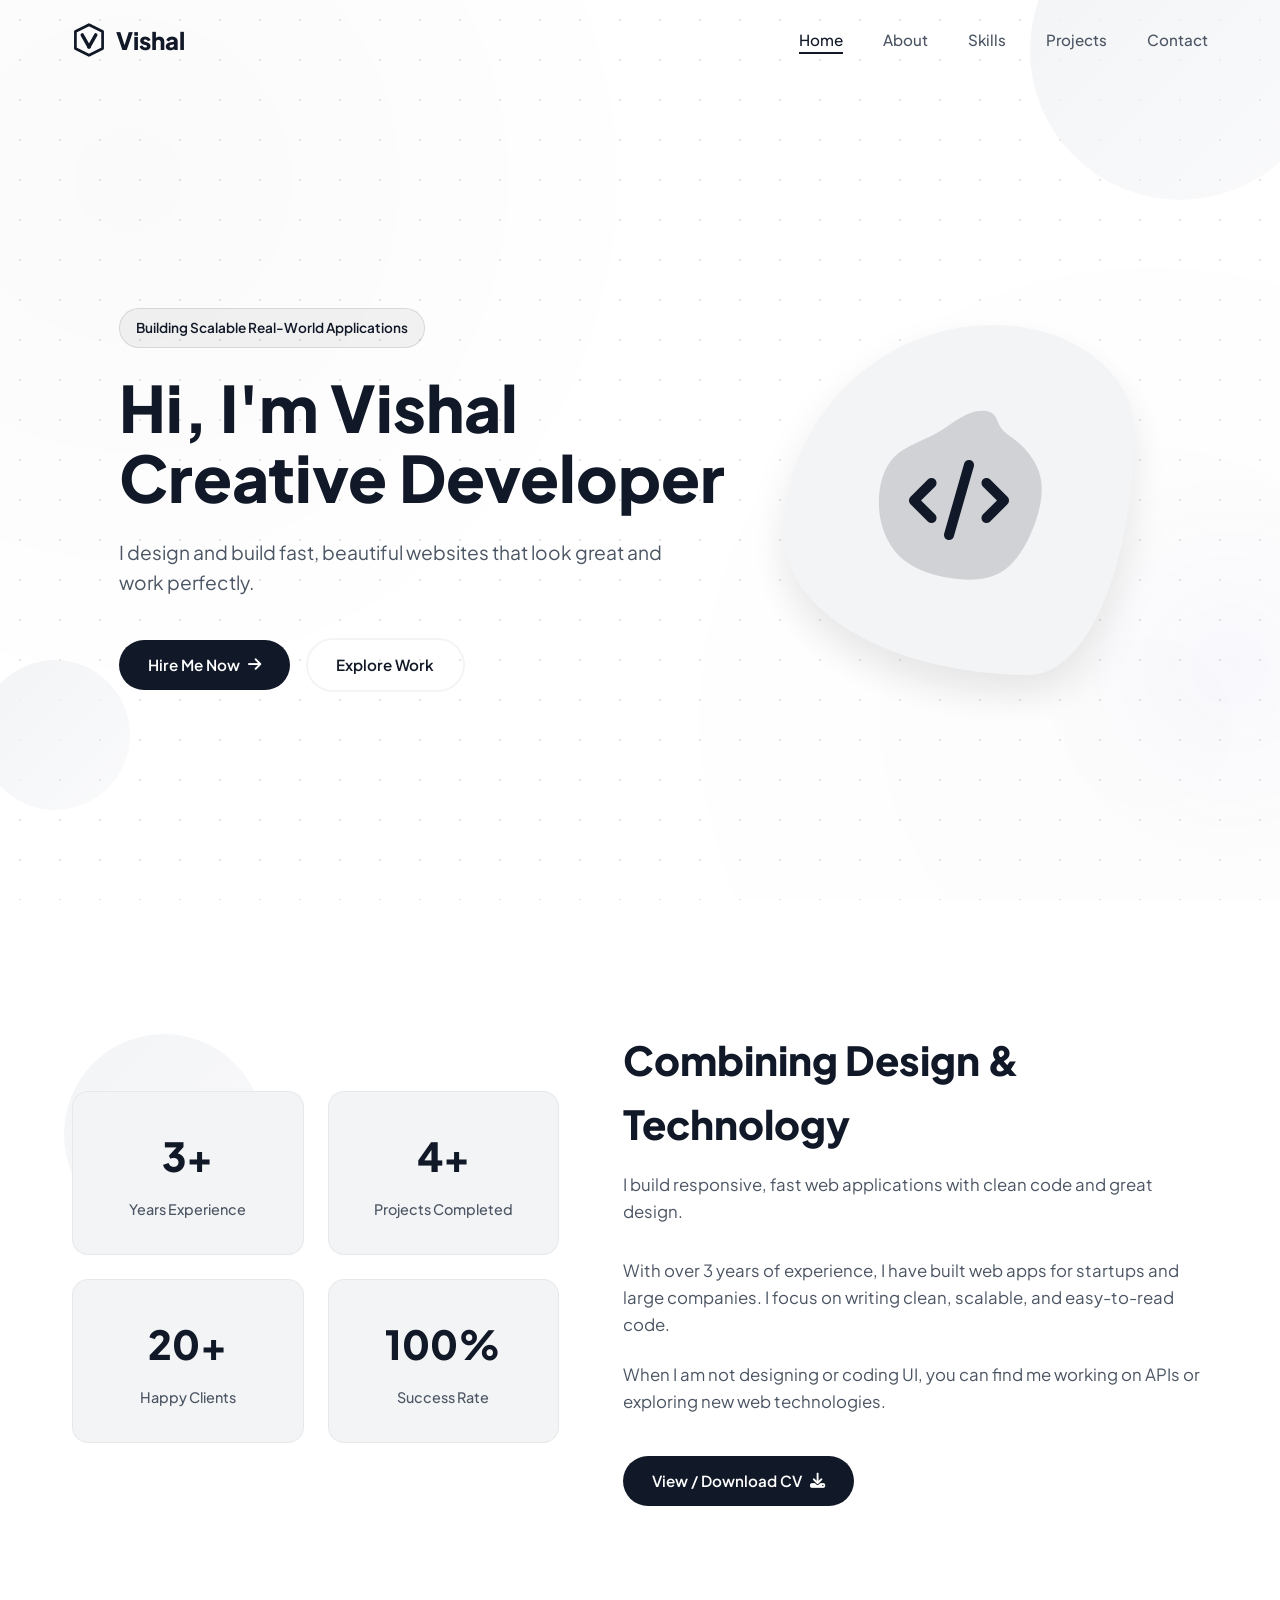
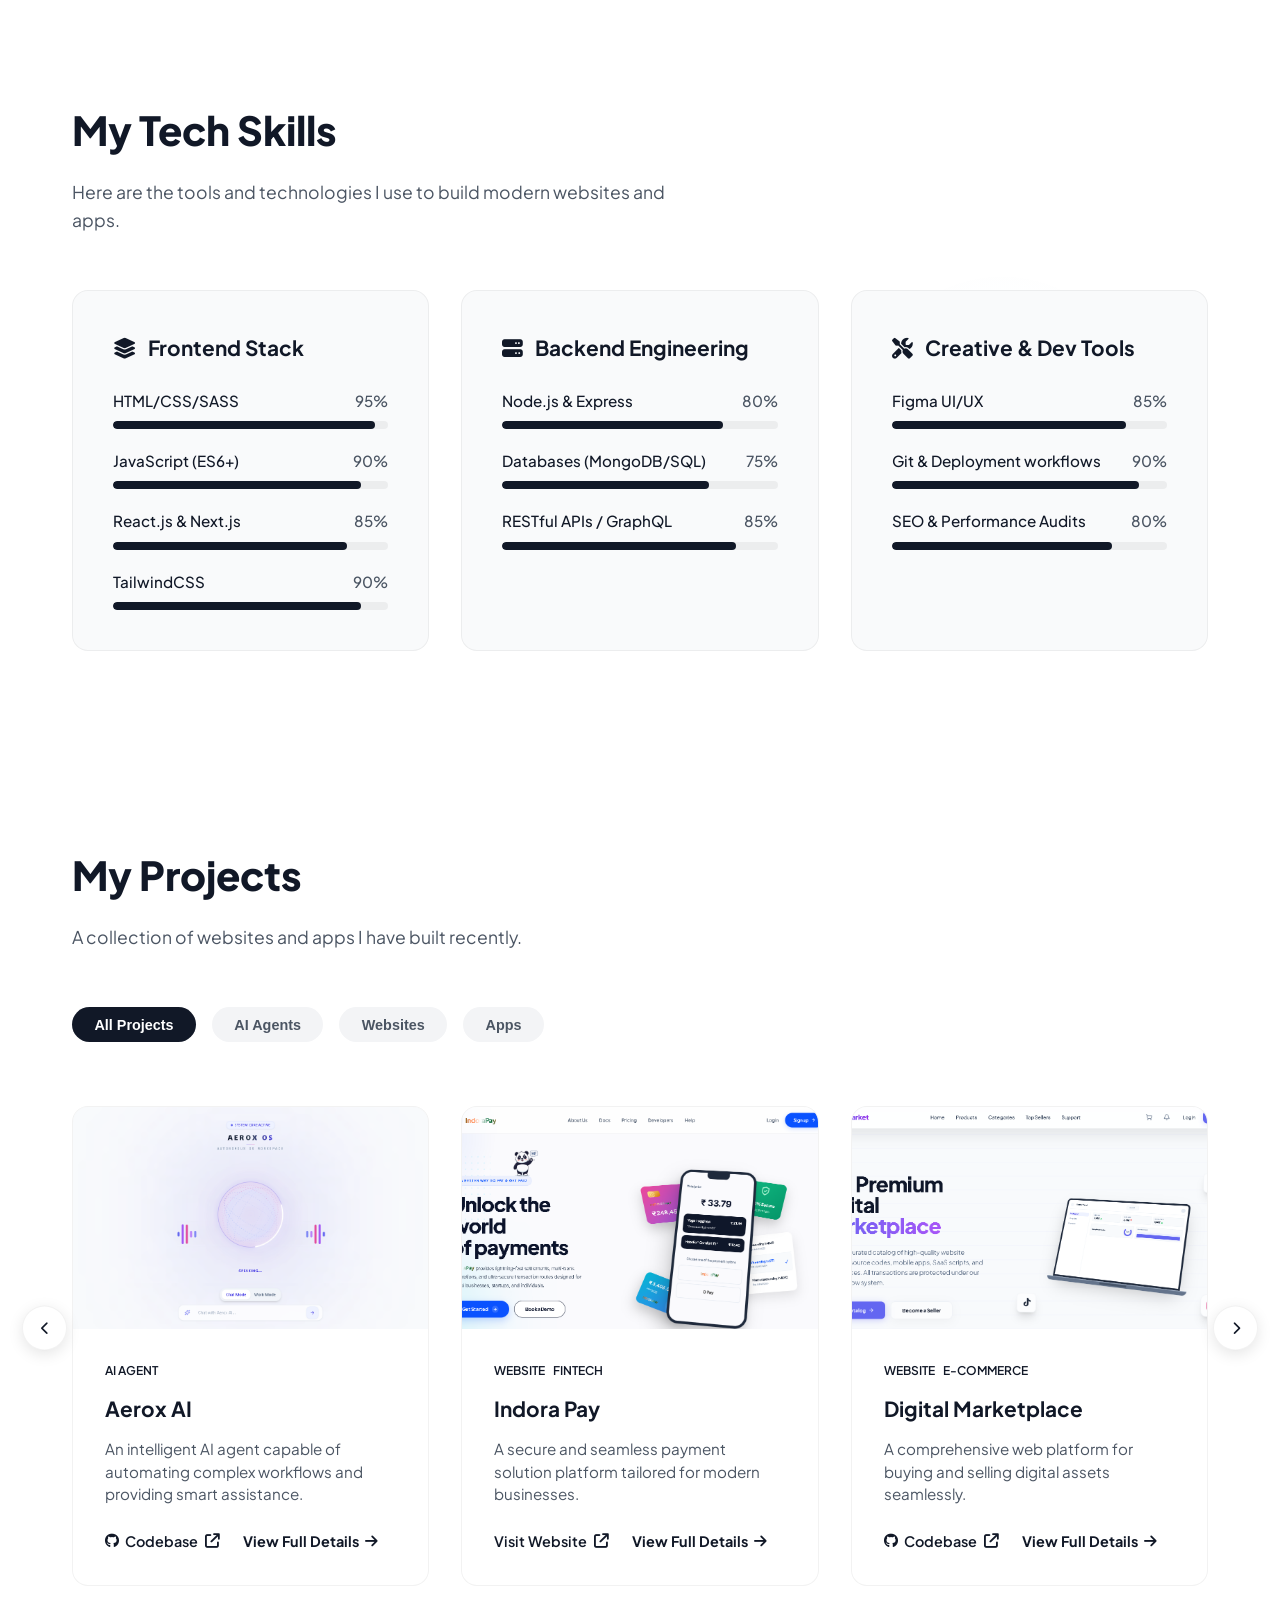
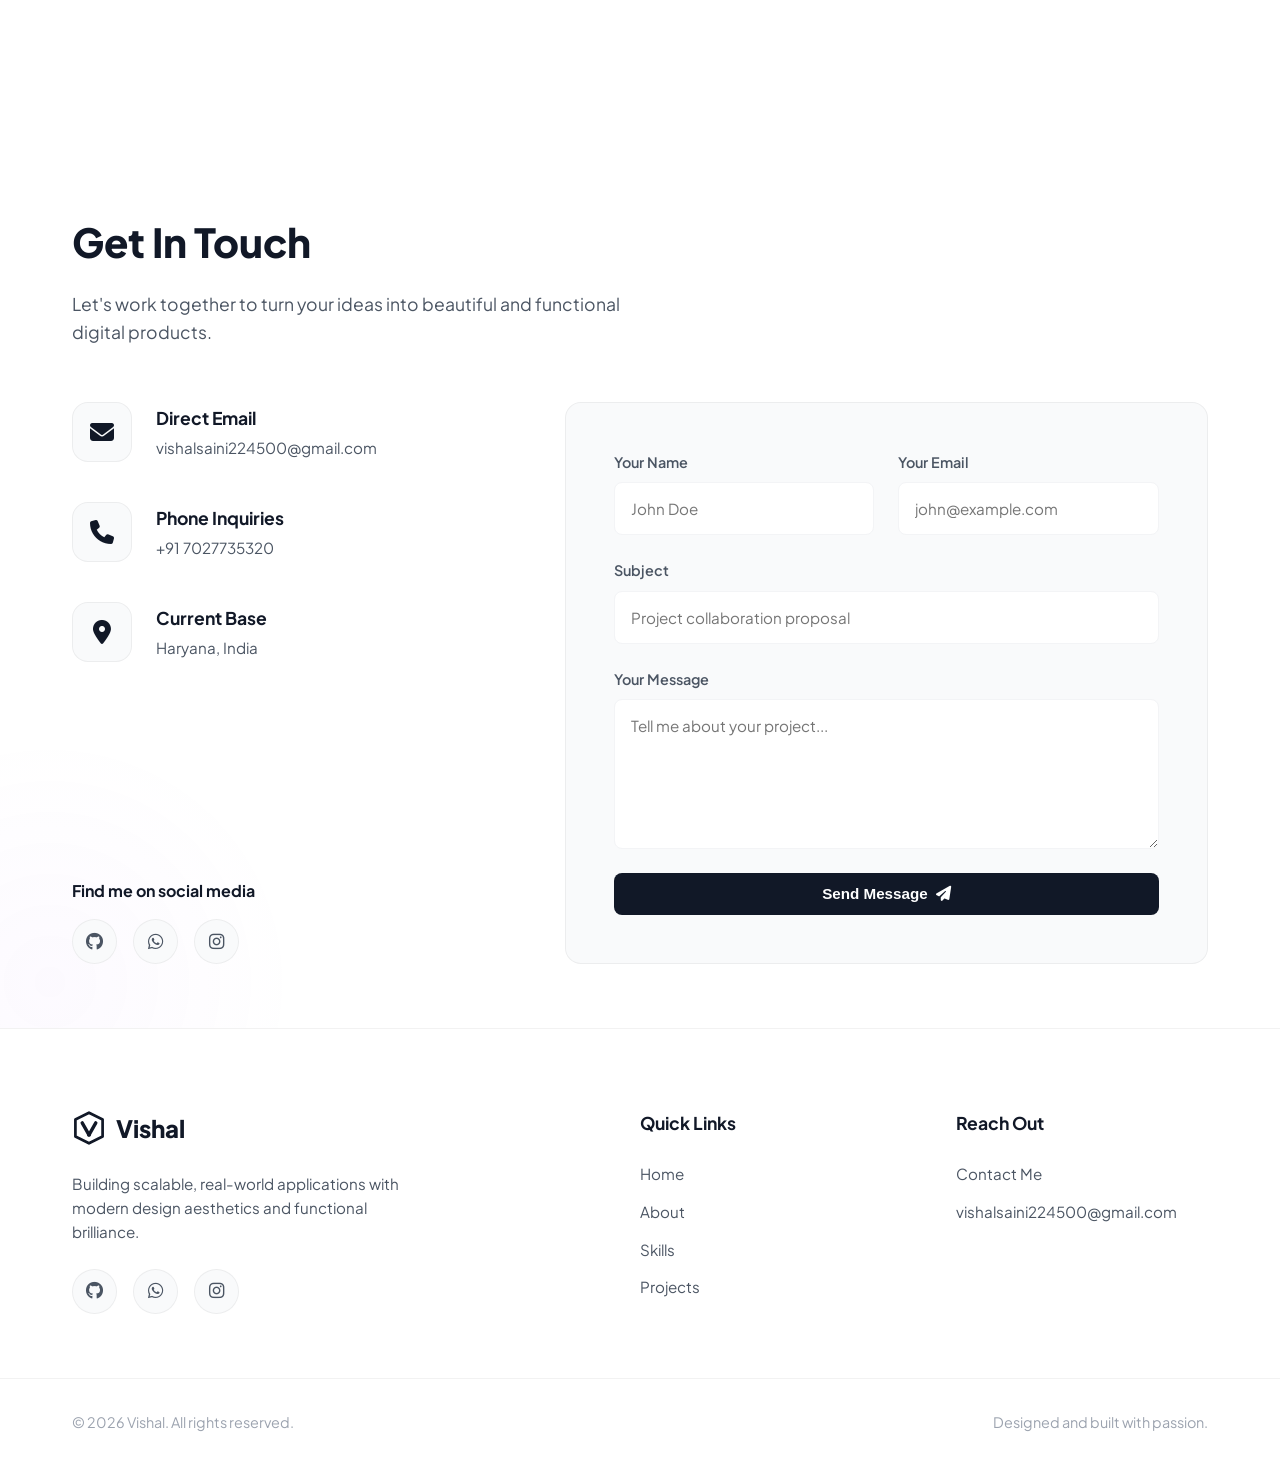
==== index.html @ 96e3d1c6 "Initial portfolio upload Initial upload of my personal portfolio website built with HTML, CSS, and J" ====
<!DOCTYPE html>
<html lang="en">

<head>
    <meta charset="UTF-8">
    <meta name="viewport" content="width=device-width, initial-scale=1.0">
    <title>Vishal | Creative Developer & Designer</title>
    <!-- Google Fonts -->
    <link rel="preconnect" href="https://fonts.googleapis.com">
    <link rel="preconnect" href="https://fonts.gstatic.com" crossorigin>
    <link href="https://fonts.googleapis.com/css2?family=Plus+Jakarta+Sans:wght@300;400;500;600;700;800&display=swap"
        rel="stylesheet">
    <!-- Font Awesome Icons -->
    <link rel="stylesheet" href="https://cdnjs.cloudflare.com/ajax/libs/font-awesome/6.4.0/css/all.min.css">

    <link rel="stylesheet" href="style.css">
</head>

<body>
    <div class="global-grid"></div>
    <div class="dec-circle dec-4"></div>
    <div class="dec-circle dec-5"></div>
    <div class="dec-circle dec-6"></div>

    <!-- Header Navigation -->
    <header id="header">
        <div class="container nav-container">
            <a href="#home" class="logo" style="display: flex; align-items: center; gap: 0.6rem;">
                <svg width="34" height="34" viewBox="0 0 100 100" fill="none" xmlns="http://www.w3.org/2000/svg">
                    <polygon points="50,5 90,25 90,75 50,95 10,75 10,25" fill="none" opacity="0.15" />
                    <polygon points="50,5 90,25 90,75 50,95 10,75 10,25" stroke="var(--text-primary)" stroke-width="8"
                        stroke-linejoin="round" />
                    <path d="M30 35L50 70L70 35" stroke="var(--text-primary)" stroke-width="10" stroke-linecap="round"
                        stroke-linejoin="round" />
                    <circle cx="50" cy="70" r="6" fill="var(--text-primary)" />
                    <defs>
                        <linearGradient id="logo-grad-nav" x1="10" y1="5" x2="90" y2="95"
                            gradientUnits="userSpaceOnUse">
                            <stop stop-color="#6366f1" />
                            <stop offset="1" stop-color="#a855f7" />
                        </linearGradient>
                    </defs>
                </svg>
                <span>Vishal</span>
            </a>
            <nav>
                <ul class="nav-links" id="nav-menu">
                    <li><a href="#home" class="nav-link active">Home</a></li>
                    <li><a href="#about" class="nav-link">About</a></li>
                    <li><a href="#skills" class="nav-link">Skills</a></li>
                    <li><a href="#projects" class="nav-link">Projects</a></li>
                    <li><a href="#contact" class="nav-link">Contact</a></li>
                </ul>
            </nav>
            <div class="menu-btn" id="mobile-toggle">
                <i class="fa-solid fa-bars"></i>
            </div>
        </div>
    </header>

    <!-- Hero Section -->
    <section id="home">
        <div class="bg-grid"></div>
        <div class="dec-circle dec-1"></div>
        <div class="dec-circle dec-2"></div>
        <div class="container hero-grid">
            <div class="hero-content">
                <span class="hero-tag">Building Scalable Real-World Applications</span>
                <h1>Hi, I'm Vishal<br><span>Creative Developer</span></h1>
                <p>I design and build fast, beautiful websites that look great and work perfectly.</p>
                <div class="hero-cta">
                    <a href="#contact" class="btn btn-primary">Hire Me Now <i class="fa-solid fa-arrow-right"></i></a>
                    <a href="#projects" class="btn btn-secondary">Explore Work</a>
                </div>
            </div>
            <div class="hero-image-container">
                <div class="hero-blob">
                    <!-- Dynamic Placeholder: Change URL path to direct image of profile if needed -->
                    <svg viewBox="0 0 200 200" xmlns="http://www.w3.org/2000/svg"
                        style="width: 100%; height: 100%; fill: var(--text-primary); opacity: 0.15; transform: scale(0.6)">
                        <path
                            d="M47,-62C61.4,-52.3,73.7,-38.2,77.5,-22C81.2,-5.8,76.5,12.5,69.5,29.3C62.5,46,53.2,61.2,39.5,69C25.8,76.8,7.7,77.1,-10.1,74.1C-27.9,71.1,-45.5,64.8,-57.4,52.8C-69.3,40.8,-75.6,23.1,-76.3,5.3C-77,-12.4,-72.1,-30.2,-61.7,-41C-51.3,-51.8,-35.3,-55.6,-20.3,-64.3C-5.3,-73,8.7,-86.6,24.3,-84.9C39.9,-83.2,32.6,-71.7,47,-62Z"
                            transform="translate(100 100)" />
                    </svg>
                    <!-- Inner SVG icon representative for UI/Developer -->
                    <i class="fa-solid fa-code"
                        style="position: absolute; top: 50%; left: 50%; transform: translate(-50%, -50%); font-size: 5rem; color: var(--text-primary);"></i>
                </div>
            </div>
        </div>
        </div>
    </section>

    <!-- About Section -->
    <section id="about" class="section-padding" style="position:relative; overflow:hidden;">
        <div class="dec-circle dec-3"></div>
        <div class="container">
            <div class="about-grid reveal">
                <div class="about-stats">
                    <div class="stat-card">
                        <span class="stat-number">3+</span>
                        <span class="stat-label">Years Experience</span>
                    </div>
                    <div class="stat-card">
                        <span class="stat-number">4+</span>
                        <span class="stat-label">Projects Completed</span>
                    </div>
                    <div class="stat-card">
                        <span class="stat-number">20+</span>
                        <span class="stat-label">Happy Clients</span>
                    </div>
                    <div class="stat-card">
                        <span class="stat-number">100%</span>
                        <span class="stat-label">Success Rate</span>
                    </div>
                </div>
                <div class="about-content">
                    <h2 class="section-title reveal">Combining <span>Design & Technology</span></h2>
                    <p class="section-subtitle" style="margin-bottom: 2rem;">I build responsive, fast web applications
                        with clean code and great design.</p>
                    <p>With over 3 years of experience, I have built web apps for startups and large companies. I focus
                        on writing clean, scalable, and easy-to-read code.</p>
                    <p style="margin-bottom: 2.5rem;">When I am not designing or coding UI, you can find me working on
                        APIs or exploring new web technologies.</p>
                    <a href="Vishal_CV.html" target="_blank" class="btn btn-primary">View / Download CV <i
                            class="fa-solid fa-download"></i></a>
                </div>
            </div>
        </div>
        </div>
    </section>

    <!-- Skills Section -->
    <section id="skills" class="section-padding">
        <div class="container">
            <h2 class="section-title reveal">My Tech <span>Skills</span></h2>
            <p class="section-subtitle reveal">Here are the tools and technologies I use to build modern websites and
                apps.</p>

            <div class="skills-grid reveal">
                <!-- Frontend -->
                <div class="skill-category">
                    <h3><i class="fa-solid fa-layer-group"></i> Frontend Stack</h3>
                    <ul class="skill-list">
                        <li class="skill-item">
                            <div class="skill-info"><span class="skill-name">HTML/CSS/SASS</span><span
                                    class="skill-percentage">95%</span></div>
                            <div class="skill-bar">
                                <div class="skill-progress" data-progress="95%"></div>
                            </div>
                        </li>
                        <li class="skill-item">
                            <div class="skill-info"><span class="skill-name">JavaScript (ES6+)</span><span
                                    class="skill-percentage">90%</span></div>
                            <div class="skill-bar">
                                <div class="skill-progress" data-progress="90%"></div>
                            </div>
                        </li>
                        <li class="skill-item">
                            <div class="skill-info"><span class="skill-name">React.js & Next.js</span><span
                                    class="skill-percentage">85%</span></div>
                            <div class="skill-bar">
                                <div class="skill-progress" data-progress="85%"></div>
                            </div>
                        </li>
                        <li class="skill-item">
                            <div class="skill-info"><span class="skill-name">TailwindCSS</span><span
                                    class="skill-percentage">90%</span></div>
                            <div class="skill-bar">
                                <div class="skill-progress" data-progress="90%"></div>
                            </div>
                        </li>
                    </ul>
                </div>

                <!-- Backend -->
                <div class="skill-category">
                    <h3><i class="fa-solid fa-server"></i> Backend Engineering</h3>
                    <ul class="skill-list">
                        <li class="skill-item">
                            <div class="skill-info"><span class="skill-name">Node.js & Express</span><span
                                    class="skill-percentage">80%</span></div>
                            <div class="skill-bar">
                                <div class="skill-progress" data-progress="80%"></div>
                            </div>
                        </li>
                        <li class="skill-item">
                            <div class="skill-info"><span class="skill-name">Databases (MongoDB/SQL)</span><span
                                    class="skill-percentage">75%</span></div>
                            <div class="skill-bar">
                                <div class="skill-progress" data-progress="75%"></div>
                            </div>
                        </li>
                        <li class="skill-item">
                            <div class="skill-info"><span class="skill-name">RESTful APIs / GraphQL</span><span
                                    class="skill-percentage">85%</span></div>
                            <div class="skill-bar">
                                <div class="skill-progress" data-progress="85%"></div>
                            </div>
                        </li>
                    </ul>
                </div>

                <!-- Tools & UI/UX -->
                <div class="skill-category">
                    <h3><i class="fa-solid fa-screwdriver-wrench"></i> Creative & Dev Tools</h3>
                    <ul class="skill-list">
                        <li class="skill-item">
                            <div class="skill-info"><span class="skill-name">Figma UI/UX</span><span
                                    class="skill-percentage">85%</span></div>
                            <div class="skill-bar">
                                <div class="skill-progress" data-progress="85%"></div>
                            </div>
                        </li>
                        <li class="skill-item">
                            <div class="skill-info"><span class="skill-name">Git & Deployment workflows</span><span
                                    class="skill-percentage">90%</span></div>
                            <div class="skill-bar">
                                <div class="skill-progress" data-progress="90%"></div>
                            </div>
                        </li>
                        <li class="skill-item">
                            <div class="skill-info"><span class="skill-name">SEO & Performance Audits</span><span
                                    class="skill-percentage">80%</span></div>
                            <div class="skill-bar">
                                <div class="skill-progress" data-progress="80%"></div>
                            </div>
                        </li>
                    </ul>
                </div>
            </div>
        </div>
        </div>
    </section>

    <!-- Projects Section -->
    <section id="projects" class="section-padding">
        <div class="container">
            <h2 class="section-title reveal">My <span>Projects</span></h2>
            <p class="section-subtitle reveal">A collection of websites and apps I have built recently.</p>

            <div class="project-filter reveal">
                <button class="filter-btn active" data-filter="all">All Projects</button>
                <button class="filter-btn" data-filter="ai">AI Agents</button>
                <button class="filter-btn" data-filter="web">Websites</button>
                <button class="filter-btn" data-filter="app">Apps</button>
            </div>

            <div class="projects-slider-wrapper reveal"" style=" position: relative; margin: 0 -10px; padding: 0 10px;">
                <button class="slider-arrow prev-arrow" id="prev-project"><i
                        class="fa-solid fa-chevron-left"></i></button>
                <button class="slider-arrow next-arrow" id="next-project"><i
                        class="fa-solid fa-chevron-right"></i></button>

                <div class="projects-grid" id="projects-slider">
                    <!-- Project 1: Aerox AI -->
                    <div class="project-card" data-category="ai">
                        <div class="project-img">
                            <img src="assets/aerox imaje 1.png" alt="Aerox AI"
                                style="width: 100%; height: 100%; object-fit: cover; object-position: top;">
                            <div class="project-overlay">

                                <a href="https://github.com/vishaldeveloper224/aerox-ai.git" target="_blank"
                                    class="project-overlay-btn"><i class="fa-brands fa-github"></i></a>
                            </div>
                        </div>
                        <div class="project-info">
                            <div class="project-tags">
                                <span class="project-tag">AI Agent</span>
                            </div>
                            <h3>Aerox AI</h3>
                            <p>An intelligent AI agent capable of automating complex workflows and providing smart
                                assistance.</p>
                            <div class="project-links">
                                <a href="#" class="project-link" style="display:none;">Live Project <i
                                        class="fa-solid fa-arrow-up-right-from-square"></i></a>
                                <a href="https://github.com/vishaldeveloper224/aerox-ai.git" target="_blank"
                                    class="project-link"><i class="fa-brands fa-github"></i> Codebase <i
                                        class="fa-solid fa-arrow-up-right-from-square"></i></a>

                                <a href="project-details.html?id=aerox-ai" class="project-link"
                                    style="color: var(--accent); font-weight: 700;">View Full Details <i
                                        class="fa-solid fa-arrow-right"></i></a>
                            </div>
                        </div>
                    </div>

                    <!-- Project 2: Indora Pay -->
                    <div class="project-card" data-category="web">
                        <div class="project-img">
                            <img src="assets/indora 1.png" alt="Indora Pay"
                                style="width: 100%; height: 100%; object-fit: cover; object-position: top;">
                            <div class="project-overlay">
                                <a href="https://indorapay.com" target="_blank" class="project-overlay-btn"><i
                                        class="fa-solid fa-link"></i></a>
                            </div>
                        </div>
                        <div class="project-info">
                            <div class="project-tags">
                                <span class="project-tag">Website</span>
                                <span class="project-tag">FinTech</span>
                            </div>
                            <h3>Indora Pay</h3>
                            <p>A secure and seamless payment solution platform tailored for modern businesses.</p>
                            <div class="project-links">
                                <a href="https://indorapay.com" target="_blank" class="project-link">Visit Website <i
                                        class="fa-solid fa-arrow-up-right-from-square"></i></a>

                                <a href="project-details.html?id=indora-pay" class="project-link"
                                    style="color: var(--accent); font-weight: 700;">View Full Details <i
                                        class="fa-solid fa-arrow-right"></i></a>
                            </div>
                        </div>
                    </div>

                    <!-- Project 3: Digital Marketplace -->
                    <div class="project-card" data-category="web">
                        <div class="project-img">
                            <img src="assets/digi 1.png" alt="Digital Marketplace"
                                style="width: 100%; height: 100%; object-fit: cover; object-position: top;">
                            <div class="project-overlay">
                                <a href="https://github.com/vishaldeveloper224/digital-marketplace.git" target="_blank"
                                    class="project-overlay-btn"><i class="fa-brands fa-github"></i></a>
                            </div>
                        </div>
                        <div class="project-info">
                            <div class="project-tags">
                                <span class="project-tag">Website</span>
                                <span class="project-tag">E-commerce</span>
                            </div>
                            <h3>Digital Marketplace</h3>
                            <p>A comprehensive web platform for buying and selling digital assets seamlessly.</p>
                            <div class="project-links">
                                <a href="https://github.com/vishaldeveloper224/digital-marketplace.git" target="_blank"
                                    class="project-link"><i class="fa-brands fa-github"></i> Codebase <i
                                        class="fa-solid fa-arrow-up-right-from-square"></i></a>

                                <a href="project-details.html?id=digital-marketplace" class="project-link"
                                    style="color: var(--accent); font-weight: 700;">View Full Details <i
                                        class="fa-solid fa-arrow-right"></i></a>
                            </div>
                        </div>
                    </div>

                    <!-- Project 4: Show Plus -->
                    <div class="project-card" data-category="app">
                        <div class="project-img">
                            <img src="assets/show plus 1.png" alt="Show Plus" style="width: 100%; height: 100%; object-fit: cover; object-position: top;">
                            <div class="project-overlay">
                                <a href="https://indorapay.com" target="_blank" class="project-overlay-btn"><i
                                        class="fa-solid fa-link"></i></a>
                            </div>
                        </div>
                        <div class="project-info">
                            <div class="project-tags">
                                <span class="project-tag">Mobile App</span>
                                <span class="project-tag">Entertainment</span>
                            </div>
                            <h3>Show Plus</h3>
                            <p>A rich entertainment and streaming application offering premium shows on the go.</p>
                            <div class="project-links">
                                <a href="https://play.google.com/store/apps/details?id=com.shortdrama.in&pcampaignid=web_share"
                                    target="_blank" class="project-link">Download App <i
                                        class="fa-solid fa-arrow-up-right-from-square"></i></a>

                                <a href="project-details.html?id=show-plus" class="project-link"
                                    style="color: var(--accent); font-weight: 700;">View Full Details <i
                                        class="fa-solid fa-arrow-right"></i></a>
                            </div>
                        </div>
                    </div>
                </div>
            </div>
        </div>
    </section>

    <!-- Contact Section -->
    <section id="contact" class="section-padding">
        <div class="container">
            <h2 class="section-title reveal">Get In <span>Touch</span></h2>
            <p class="section-subtitle reveal">Let's work together to turn your ideas into beautiful and functional
                digital products.</p>

            <div class="contact-grid reveal">
                <div class="contact-info">
                    <div class="contact-card">
                        <div class="contact-icon"><i class="fa-solid fa-envelope"></i></div>
                        <div class="contact-text">
                            <h4>Direct Email</h4>
                            <p>vishalsaini224500@gmail.com</p>
                        </div>
                    </div>
                    <div class="contact-card">
                        <div class="contact-icon"><i class="fa-solid fa-phone"></i></div>
                        <div class="contact-text">
                            <h4>Phone Inquiries</h4>
                            <p>+91 7027735320</p>
                        </div>
                    </div>
                    <div class="contact-card">
                        <div class="contact-icon"><i class="fa-solid fa-location-dot"></i></div>
                        <div class="contact-text">
                            <h4>Current Base</h4>
                            <p>Haryana, India</p>
                        </div>
                    </div>

                    <div style="margin-top: auto;">
                        <h4 style="margin-bottom: 1rem; font-weight: 700;">Find me on social media</h4>
                        <div class="social-links">
                            <a href="https://github.com/vishaldeveloper224" target="_blank" class="social-icon"><i
                                    class="fa-brands fa-github"></i></a>
                            <a href="https://wa.me/917027735320" target="_blank" class="social-icon"><i
                                    class="fa-brands fa-whatsapp"></i></a>
                            <a href="https://www.instagram.com/vishaldeveloper224?igsh=Y3g3ZHBqYWlkcnI4" target="_blank"
                                class="social-icon"><i class="fa-brands fa-instagram"></i></a>
                        </div>
                    </div>
                </div>

                <form class="contact-form" id="contact-form-element">
                    <div class="form-grid">
                        <div class="form-group">
                            <label for="name">Your Name</label>
                            <input type="text" id="name" name="name" placeholder="John Doe" required>
                        </div>
                        <div class="form-group">
                            <label for="email">Your Email</label>
                            <input type="email" id="email" name="email" placeholder="john@example.com" required>
                        </div>
                        <div class="form-group form-group-full">
                            <label for="subject">Subject</label>
                            <input type="text" id="subject" name="subject" placeholder="Project collaboration proposal"
                                required>
                        </div>
                        <div class="form-group form-group-full">
                            <label for="message">Your Message</label>
                            <textarea id="message" name="message" placeholder="Tell me about your project..."
                                required></textarea>
                        </div>
                    </div>
                    <button type="submit" class="btn btn-primary"
                        style="width: 100%; justify-content: center; border-radius: 8px;">Send Message <i
                            class="fa-solid fa-paper-plane"></i></button>
                </form>
            </div>
        </div>
        </div>
    </section>

    <!-- Footer -->
    <footer>
        <div class="container footer-grid">
            <div class="footer-brand">
                <a href="#home" class="logo" style="display: flex; align-items: center; gap: 0.6rem;">
                    <svg width="34" height="34" viewBox="0 0 100 100" fill="none" xmlns="http://www.w3.org/2000/svg">
                        <polygon points="50,5 90,25 90,75 50,95 10,75 10,25" fill="none" opacity="0.15" />
                        <polygon points="50,5 90,25 90,75 50,95 10,75 10,25" stroke="var(--text-primary)"
                            stroke-width="8" stroke-linejoin="round" />
                        <path d="M30 35L50 70L70 35" stroke="var(--text-primary)" stroke-width="10"
                            stroke-linecap="round" stroke-linejoin="round" />
                        <circle cx="50" cy="70" r="6" fill="var(--text-primary)" />
                    </svg>
                    <span>Vishal</span>
                </a>
                <p>Building scalable, real-world applications with modern design aesthetics and functional brilliance.
                </p>
                <div class="footer-socials">
                    <a href="https://github.com/vishaldeveloper224" target="_blank" class="social-icon"><i
                            class="fa-brands fa-github"></i></a>
                    <a href="https://wa.me/917027735320" target="_blank" class="social-icon"><i
                            class="fa-brands fa-whatsapp"></i></a>
                    <a href="https://www.instagram.com/vishaldeveloper224?igsh=Y3g3ZHBqYWlkcnI4" target="_blank"
                        class="social-icon"><i class="fa-brands fa-instagram"></i></a>
                </div>
            </div>

            <div class="footer-links">
                <h4>Quick Links</h4>
                <ul>
                    <li><a href="#home">Home</a></li>
                    <li><a href="#about">About</a></li>
                    <li><a href="#skills">Skills</a></li>
                    <li><a href="#projects">Projects</a></li>
                </ul>
            </div>

            <div class="footer-links">
                <h4>Reach Out</h4>
                <ul>
                    <li><a href="#contact">Contact Me</a></li>
                    <li><a href="mailto:vishalsaini224500@gmail.com">vishalsaini224500@gmail.com</a></li>
                </ul>
            </div>
        </div>

        <div class="footer-bottom">
            <div class="container">
                <p>&copy; <span id="year"></span> Vishal. All rights reserved.</p>
                <p>Designed and built with passion.</p>
            </div>
        </div>
    </footer>

    <!-- Scripting Operations -->
    <script src="script.js" defer></script>
</body>

</html>
---- style.css ----
:root {
    --bg-primary: #ffffff;
    --bg-secondary: #f9fafb;
    --bg-tertiary: #f3f4f6;
    --accent: #111827;
    --accent-hover: #374151;
    --text-primary: #111827;
    --text-secondary: #4b5563;
    --text-muted: #9ca3af;
    --container-max: 1200px;
    --transition: all 0.3s cubic-bezier(0.4, 0, 0.2, 1);
    --border-radius: 16px;
}

* {
    margin: 0;
    padding: 0;
    box-sizing: border-box;
    scroll-behavior: smooth;
}

body {
    font-family: 'Plus Jakarta Sans', sans-serif;
    background-color: var(--bg-primary);
    color: var(--text-primary);
    line-height: 1.6;
    overflow-x: hidden;
}

/* Custom Scrollbar */
::-webkit-scrollbar {
    width: 10px;
}
::-webkit-scrollbar-track {
    background: var(--bg-primary);
}
::-webkit-scrollbar-thumb {
    background: var(--bg-tertiary);
    border-radius: 5px;
}
::-webkit-scrollbar-thumb:hover {
    background: var(--accent);
}

/* Utilities */
.container {
    max-width: var(--container-max);
    margin: 0 auto;
    padding: 0 2rem;
}

.section-padding {
    padding: 8rem 0 4rem 0;
}

.btn {
    display: inline-flex;
    align-items: center;
    gap: 0.5rem;
    padding: 0.8rem 1.8rem;
    border-radius: 50px;
    font-weight: 600;
    text-decoration: none;
    transition: var(--transition);
    cursor: pointer;
    font-size: 0.95rem;
}

.btn-primary {
    background-color: var(--accent);
    color: #ffffff;
    border: none;
}

.btn-primary:hover {
    background-color: var(--accent-hover);
    transform: translateY(-2px);
    box-shadow: 0 10px 20px rgba(0, 0, 0, 0.1);
}

.btn-secondary {
    background-color: transparent;
    color: var(--text-primary);
    border: 2px solid var(--bg-tertiary);
}

.btn-secondary:hover {
    background-color: var(--bg-tertiary);
    border-color: var(--text-muted);
    transform: translateY(-2px);
}

.section-title {
    font-size: 2.5rem;
    font-weight: 800;
    margin-bottom: 1rem;
    position: relative;
    display: inline-block;
}

.section-title span {
    color: var(--accent);
}

.section-subtitle {
    color: var(--text-secondary);
    font-size: 1.1rem;
    margin-bottom: 3.5rem;
    max-width: 600px;
}

/* Navigation */
header {
    position: fixed;
    top: 0;
    left: 0;
    width: 100%;
    z-index: 1000;
    transition: var(--transition);
    background-color: transparent;
    border-bottom: 1px solid transparent;
}

header.scrolled {
    background-color: rgba(255, 255, 255, 0.85);
    backdrop-filter: blur(12px);
    border-bottom: 1px solid rgba(0, 0, 0, 0.05);
    padding: 0.5rem 0;
}

.nav-container {
    display: flex;
    justify-content: space-between;
    align-items: center;
    height: 80px;
}

.logo {
    font-size: 1.5rem;
    font-weight: 800;
    color: var(--text-primary);
    text-decoration: none;
    display: flex;
    align-items: center;
    gap: 0.5rem;
}

.logo span {
    color: var(--accent);
}

.nav-links {
    display: flex;
    list-style: none;
    gap: 2.5rem;
    align-items: center;
}

.nav-links a {
    color: var(--text-secondary);
    text-decoration: none;
    font-weight: 500;
    transition: var(--transition);
    font-size: 0.95rem;
    position: relative;
}

.nav-links a:hover, .nav-links a.active {
    color: var(--text-primary);
}

.nav-links a::after {
    content: '';
    position: absolute;
    bottom: -5px;
    left: 0;
    width: 0;
    height: 2px;
    background-color: var(--accent);
    transition: var(--transition);
}

.nav-links a:hover::after, .nav-links a.active::after {
    width: 100%;
}

.menu-btn {
    display: none;
    font-size: 1.5rem;
    color: var(--text-primary);
    cursor: pointer;
}

/* Hero Section */
#home {
    min-height: 100vh;
    display: flex;
    align-items: center;
    position: relative;
    padding-top: 100px;
    background-image: 
        radial-gradient(circle at 10% 20%, rgba(0, 0, 0, 0.02) 0%, transparent 40%),
        radial-gradient(circle at 90% 80%, rgba(0, 0, 0, 0.01) 0%, transparent 40%);
}

.hero-grid {
    display: grid;
    grid-template-columns: 1.2fr 0.8fr;
    gap: 2rem;
    align-items: center;
}

.hero-content {
    z-index: 2;
}

.hero-tag {
    background-color: rgba(0, 0, 0, 0.05);
    color: var(--accent);
    padding: 0.5rem 1rem;
    border-radius: 50px;
    font-size: 0.85rem;
    font-weight: 600;
    display: inline-block;
    margin-bottom: 1.5rem;
    border: 1px solid rgba(0, 0, 0, 0.1);
}

.hero-content h1 {
    font-size: 4rem;
    font-weight: 800;
    line-height: 1.1;
    margin-bottom: 1.5rem;
}

.hero-content h1 span {
    color: var(--accent);
    position: relative;
}

.hero-content p {
    font-size: 1.2rem;
    color: var(--text-secondary);
    margin-bottom: 2.5rem;
    max-width: 580px;
}

.hero-cta {
    display: flex;
    gap: 1rem;
    align-items: center;
}

.hero-image-container {
    position: relative;
    display: flex;
    justify-content: center;
    align-items: center;
}

.hero-blob {
    width: 350px;
    height: 350px;
    background: var(--bg-tertiary);
    border-radius: 60% 40% 30% 70% / 60% 30% 70% 40%;
    animation: morph 8s ease-in-out infinite alternate;
    position: relative;
    overflow: hidden;
    box-shadow: 0 20px 40px rgba(0, 0, 0, 0.1);
}

.hero-blob img {
    width: 100%;
    height: 100%;
    object-fit: cover;
    transform: scale(1.05);
}

@keyframes morph {
    0% { border-radius: 60% 40% 30% 70% / 60% 30% 70% 40%; }
    50% { border-radius: 30% 60% 70% 40% / 50% 60% 30% 60%; }
    100% { border-radius: 60% 40% 30% 70% / 60% 30% 70% 40%; }
}

/* About Section */
#about {
    background-color: transparent;
}

.about-grid {
    display: grid;
    grid-template-columns: 1fr 1.2fr;
    gap: 4rem;
    align-items: center;
}

.about-stats {
    display: grid;
    grid-template-columns: repeat(2, 1fr);
    gap: 1.5rem;
}

.stat-card {
    background-color: var(--bg-tertiary);
    padding: 2rem;
    border-radius: var(--border-radius);
    border: 1px solid rgba(0, 0, 0, 0.05);
    text-align: center;
    transition: var(--transition);
}

.stat-card:hover {
    transform: translateY(-5px);
    border-color: rgba(0, 0, 0, 0.1);
}

.stat-number {
    font-size: 2.5rem;
    font-weight: 800;
    color: var(--accent);
    margin-bottom: 0.5rem;
    display: block;
}

.stat-label {
    font-size: 0.9rem;
    color: var(--text-secondary);
    font-weight: 500;
}

.about-content p {
    color: var(--text-secondary);
    margin-bottom: 1.5rem;
    font-size: 1.05rem;
}

/* Skills Section */
.skills-grid {
    display: grid;
    grid-template-columns: repeat(auto-fill, minmax(280px, 1fr));
    gap: 2rem;
}

.skill-category {
    background-color: var(--bg-secondary);
    padding: 2.5rem;
    border-radius: var(--border-radius);
    border: 1px solid rgba(0, 0, 0, 0.05);
    transition: var(--transition);
}

.skill-category:hover {
    transform: translateY(-5px);
    background-color: var(--bg-tertiary);
}

.skill-category h3 {
    font-size: 1.3rem;
    font-weight: 700;
    margin-bottom: 1.5rem;
    display: flex;
    align-items: center;
    gap: 0.75rem;
    color: var(--accent);
}

.skill-list {
    list-style: none;
}

.skill-item {
    margin-bottom: 1.25rem;
}

.skill-item:last-child {
    margin-bottom: 0;
}

.skill-info {
    display: flex;
    justify-content: space-between;
    font-size: 0.95rem;
    font-weight: 500;
    margin-bottom: 0.5rem;
}

.skill-name {
    color: var(--text-primary);
}

.skill-percentage {
    color: var(--text-secondary);
}

.skill-bar {
    height: 8px;
    background-color: rgba(0, 0, 0, 0.05);
    border-radius: 4px;
    overflow: hidden;
}

.skill-progress {
    height: 100%;
    background-color: var(--accent);
    border-radius: 4px;
    width: 0; /* Dynamic injection with JS */
    transition: width 1.5s cubic-bezier(0.4, 0, 0.2, 1);
}

/* Projects Section */
#projects {
    background-color: transparent;
}

.project-filter {
    display: flex;
    gap: 1rem;
    margin-bottom: 3rem;
    flex-wrap: wrap;
}

.filter-btn {
    background-color: var(--bg-tertiary);
    color: var(--text-secondary);
    border: none;
    padding: 0.6rem 1.4rem;
    border-radius: 50px;
    font-size: 0.9rem;
    font-weight: 600;
    cursor: pointer;
    transition: var(--transition);
}

.filter-btn:hover, .filter-btn.active {
    background-color: var(--accent);
    color: white;
}

.projects-slider-wrapper {
    position: relative;
    padding: 0 100px;
}

.projects-grid {
    display: flex;
    overflow-x: auto;
    scroll-snap-type: x mandatory;
    gap: 2rem;
    padding-bottom: 2rem;
    padding-top: 1rem;
    scroll-behavior: smooth;
    -ms-overflow-style: none;
    scrollbar-width: none;
}

.projects-grid::-webkit-scrollbar {
    display: none;
}

.slider-arrow {
    position: absolute;
    top: 45%;
    transform: translateY(-50%);
    width: 45px;
    height: 45px;
    background-color: var(--bg-primary);
    border: 1px solid rgba(0,0,0,0.05);
    border-radius: 50%;
    display: flex;
    align-items: center;
    justify-content: center;
    cursor: pointer;
    z-index: 10;
    box-shadow: 0 4px 15px rgba(0,0,0,0.1);
    color: var(--text-primary);
    transition: var(--transition);
}

.slider-arrow:hover {
    background-color: var(--accent);
    color: white;
}

.prev-arrow {
    left: -40px;
}

.next-arrow {
    right: -40px;
}

.project-card {
    flex: 0 0 calc(33.333% - 1.33rem);
    scroll-snap-align: start;
    min-width: 320px;
    background-color: var(--bg-primary);
    border-radius: var(--border-radius);
    overflow: hidden;
    border: 1px solid rgba(0, 0, 0, 0.05);
    transition: var(--transition);
    display: flex;
    flex-direction: column;
}

.project-card:hover {
    transform: translateY(-8px);
    box-shadow: 0 20px 40px rgba(0,0,0,0.3);
    border-color: rgba(0, 0, 0, 0.1);
}

.project-img {
    position: relative;
    aspect-ratio: 16/10;
    overflow: hidden;
    background-color: var(--bg-tertiary);
}

.project-img img {
    width: 100%;
    height: 100%;
    object-fit: cover;
    transition: var(--transition);
}

.project-card:hover .project-img img {
    transform: scale(1.05);
}

.project-overlay {
    position: absolute;
    top: 0;
    left: 0;
    width: 100%;
    height: 100%;
    background-color: rgba(255, 255, 255, 0.9);
    display: flex;
    align-items: center;
    justify-content: center;
    gap: 1rem;
    opacity: 0;
    transition: var(--transition);
}

.project-card:hover .project-overlay {
    opacity: 1;
}

.project-overlay-btn {
    width: 45px;
    height: 45px;
    background-color: var(--accent);
    color: white;
    border-radius: 50%;
    display: flex;
    align-items: center;
    justify-content: center;
    text-decoration: none;
    transition: var(--transition);
}

.project-overlay-btn:hover {
    transform: scale(1.1);
    background-color: var(--accent-hover);
}

.project-info {
    padding: 2rem;
    flex-grow: 1;
    display: flex;
    flex-direction: column;
}

.project-tags {
    display: flex;
    gap: 0.5rem;
    margin-bottom: 0.75rem;
    flex-wrap: wrap;
}

.project-tag {
    font-size: 0.75rem;
    color: var(--accent);
    font-weight: 600;
    text-transform: uppercase;
}

.project-info h3 {
    font-size: 1.3rem;
    font-weight: 700;
    margin-bottom: 0.75rem;
    color: var(--text-primary);
}

.project-info p {
    color: var(--text-secondary);
    font-size: 0.95rem;
    margin-bottom: 1.5rem;
    line-height: 1.5;
}

.project-links {
    display: flex;
    gap: 1.5rem;
    margin-top: auto;
}

.project-link {
    text-decoration: none;
    color: var(--text-primary);
    font-weight: 600;
    font-size: 0.9rem;
    display: flex;
    align-items: center;
    gap: 0.4rem;
    transition: var(--transition);
}

.project-link:hover {
    color: var(--accent);
}

/* Contact Section */
.contact-grid {
    display: grid;
    grid-template-columns: 0.8fr 1.2fr;
    gap: 4rem;
}

.contact-info {
    display: flex;
    flex-direction: column;
    gap: 2.5rem;
}

.contact-card {
    display: flex;
    gap: 1.5rem;
    align-items: center;
}

.contact-icon {
    width: 60px;
    height: 60px;
    background-color: var(--bg-secondary);
    color: var(--accent);
    border-radius: var(--border-radius);
    display: flex;
    align-items: center;
    justify-content: center;
    font-size: 1.5rem;
    border: 1px solid rgba(0, 0, 0, 0.05);
}

.contact-text h4 {
    font-size: 1.1rem;
    font-weight: 700;
    margin-bottom: 0.25rem;
}

.contact-text p {
    color: var(--text-secondary);
    font-size: 0.95rem;
}

.social-links {
    display: flex;
    gap: 1rem;
    margin-top: 1rem;
}

.social-icon {
    width: 45px;
    height: 45px;
    background-color: var(--bg-secondary);
    color: var(--text-secondary);
    border-radius: 50%;
    display: flex;
    align-items: center;
    justify-content: center;
    font-size: 1.1rem;
    text-decoration: none;
    transition: var(--transition);
    border: 1px solid rgba(0, 0, 0, 0.05);
}

.social-icon:hover {
    color: white;
    background-color: var(--accent);
    transform: translateY(-3px);
}

.contact-form {
    background-color: var(--bg-secondary);
    padding: 3rem;
    border-radius: var(--border-radius);
    border: 1px solid rgba(0, 0, 0, 0.05);
}

.form-grid {
    display: grid;
    grid-template-columns: repeat(2, 1fr);
    gap: 1.5rem;
    margin-bottom: 1.5rem;
}

.form-group {
    display: flex;
    flex-direction: column;
    gap: 0.5rem;
}

.form-group-full {
    grid-column: span 2;
}

.form-group label {
    font-size: 0.9rem;
    font-weight: 600;
    color: var(--text-secondary);
}

.form-group input, .form-group textarea {
    background-color: var(--bg-primary);
    border: 1px solid var(--bg-tertiary);
    padding: 1rem;
    border-radius: 8px;
    color: var(--text-primary);
    font-family: inherit;
    font-size: 0.95rem;
    transition: var(--transition);
    width: 100%;
}

.form-group input:focus, .form-group textarea:focus {
    outline: none;
    border-color: var(--accent);
    box-shadow: 0 0 0 3px rgba(0, 0, 0, 0.05);
}

.form-group textarea {
    resize: vertical;
    min-height: 150px;
}

/* Footer */
footer {
    position: relative;
    z-index: 10;
    background-color: var(--bg-primary);
    padding: 5rem 0 0 0;
    border-top: 1px solid rgba(0, 0, 0, 0.05);
}

.footer-grid {
    display: grid;
    grid-template-columns: 2fr 1fr 1fr;
    gap: 4rem;
    margin-bottom: 4rem;
}

.footer-brand p {
    color: var(--text-secondary);
    font-size: 0.95rem;
    margin: 1.5rem 0;
    max-width: 350px;
    line-height: 1.6;
}

.footer-socials {
    display: flex;
    gap: 1rem;
}

.footer-links h4 {
    font-size: 1.1rem;
    font-weight: 700;
    margin-bottom: 1.5rem;
    color: var(--text-primary);
}

.footer-links ul {
    list-style: none;
}

.footer-links li {
    margin-bottom: 0.75rem;
}

.footer-links a {
    color: var(--text-secondary);
    text-decoration: none;
    font-size: 0.95rem;
    transition: var(--transition);
}

.footer-links a:hover {
    color: var(--accent);
    padding-left: 5px;
}

.footer-bottom {
    border-top: 1px solid rgba(0, 0, 0, 0.05);
    padding: 2rem 0;
}

.footer-bottom .container {
    display: flex;
    justify-content: space-between;
    align-items: center;
    flex-wrap: wrap;
    gap: 1rem;
}

.footer-bottom p {
    color: var(--text-muted);
    font-size: 0.9rem;
    margin: 0;
}

/* Responsiveness */
@media (max-width: 1024px) {
    .hero-content h1 {
        font-size: 3.2rem;
    }
    .about-grid, .contact-grid {
        grid-template-columns: 1fr;
        gap: 3rem;
    }
    .about-grid {
        display: flex;
        flex-direction: column-reverse;
    }
}

@media (max-width: 768px) {
    .section-padding {
        padding: 6rem 0 3rem 0;
    }
    .hero-grid {
        grid-template-columns: 1fr;
        text-align: center;
        gap: 3rem;
    }
    .hero-content {
        display: flex;
        flex-direction: column;
        align-items: center;
    }
    .hero-cta {
        justify-content: center;
    }
    .menu-btn {
        display: block;
    }
    .nav-links {
        position: fixed;
        top: 80px;
        left: -100%;
        width: 100%;
        height: calc(100vh - 80px);
        background-color: var(--bg-primary);
        flex-direction: column;
        gap: 2rem;
        padding-top: 3rem;
        transition: var(--transition);
        border-top: 1px solid rgba(0, 0, 0, 0.05);
    }
    .nav-links.active {
        left: 0;
    }
    .form-grid {
        grid-template-columns: 1fr;
    }
    .form-group-full {
        grid-column: span 1;
    }
    .contact-form {
        padding: 2rem;
    }
}

@media (max-width: 480px) {
    .hero-content h1 {
        font-size: 2.5rem;
    }
    .hero-cta {
        flex-direction: column;
        width: 100%;
    }
    .hero-cta .btn {
        width: 100%;
        justify-content: center;
    }
    .section-title {
        font-size: 2rem;
    }
}

/* Aesthetic Elements */
.bg-grid {
    position: absolute;
    top: 0;
    left: 0;
    width: 100%;
    height: 100%;
    background-size: 40px 40px;
    background-image: radial-gradient(circle at center, rgba(0,0,0,0.05) 1px, transparent 1px);
    z-index: 0;
    pointer-events: none;
}

.dec-circle {
    position: absolute;
    border-radius: 50%;
    background: linear-gradient(135deg, rgba(243, 244, 246, 1) 0%, rgba(229, 231, 235, 0.2) 100%);
    z-index: 0;
    pointer-events: none;
    animation: float 6s ease-in-out infinite;
}

.dec-1 { width: 300px; height: 300px; top: -100px; right: -50px; }
.dec-2 { width: 150px; height: 150px; bottom: 10%; left: -20px; animation-duration: 8s; }
.dec-3 { width: 200px; height: 200px; top: 20%; left: 5%; animation-duration: 7s; }

@keyframes float {
    0% { transform: translateY(0px); }
    50% { transform: translateY(-20px); }
    100% { transform: translateY(0px); }
}

.glass-badge {
    background: rgba(255, 255, 255, 0.7);
    backdrop-filter: blur(10px);
    border: 1px solid rgba(0, 0, 0, 0.05);
    padding: 0.5rem 1rem;
    border-radius: 50px;
    display: inline-flex;
    align-items: center;
    gap: 0.5rem;
    font-size: 0.85rem;
    font-weight: 600;
    color: var(--text-secondary);
    box-shadow: 0 4px 15px rgba(0, 0, 0, 0.02);
}

.hero-content, .hero-image-container, .container > * {
    position: relative;
    z-index: 2;
}

#home {
    overflow: hidden;
}

/* Global Effects & Animations */
body {
    position: relative;
}

/* Global Grid Background */
.global-grid {
    position: fixed;
    top: 0;
    left: 0;
    width: 100vw;
    height: 100vh;
    background-size: 40px 40px;
    background-image: radial-gradient(circle at center, rgba(0,0,0,0.05) 1px, transparent 1px);
    z-index: -2;
    pointer-events: none;
}

/* Additional Decorative Blobs */
.dec-4 { width: 400px; height: 400px; top: 10%; right: -150px; background: radial-gradient(circle, rgba(99, 102, 241, 0.03) 0%, transparent 70%); animation-duration: 10s; }
.dec-5 { width: 500px; height: 500px; bottom: 5%; left: -200px; background: radial-gradient(circle, rgba(168, 85, 247, 0.03) 0%, transparent 70%); animation-duration: 12s; }
.dec-6 { width: 300px; height: 300px; top: 40%; right: 10%; background: radial-gradient(circle, rgba(56, 189, 248, 0.03) 0%, transparent 70%); animation-duration: 8s; }

/* Scroll Reveal Classes */
.reveal {
    opacity: 0;
    transform: translateY(30px);
    transition: all 0.8s cubic-bezier(0.5, 0, 0, 1);
}

.reveal.active {
    opacity: 1;
    transform: translateY(0);
}

/* Add depth to sections */
section {
    position: relative;
    z-index: 1;
}

/* Details Page Image Slider */
.details-slider-wrapper {
    position: relative;
    width: 100%;
    margin-bottom: 2rem;
    overflow: hidden;
    border-radius: 12px;
    border: 1px solid rgba(0,0,0,0.05);
}

.details-slider {
    display: flex;
    overflow-x: auto;
    scroll-snap-type: x mandatory;
    scroll-behavior: smooth;
    -ms-overflow-style: none;  /* IE and Edge */
    scrollbar-width: none;  /* Firefox */
}

.details-slider::-webkit-scrollbar {
    display: none;
}

.details-slide {
    flex: 0 0 100%;
    scroll-snap-align: start;
    width: 100%;
}

.details-slide img {
    width: 100%;
    height: auto;
    display: block;
    object-fit: contain;
}

.details-slider-arrow {
    position: absolute;
    top: 50%;
    transform: translateY(-50%);
    width: 40px;
    height: 40px;
    background-color: rgba(255, 255, 255, 0.9);
    border: 1px solid rgba(0,0,0,0.1);
    border-radius: 50%;
    display: flex;
    align-items: center;
    justify-content: center;
    cursor: pointer;
    z-index: 10;
    box-shadow: 0 4px 15px rgba(0,0,0,0.1);
    color: var(--text-primary);
    transition: var(--transition);
}

.details-slider-arrow:hover {
    background-color: var(--accent);
    color: white;
}

.details-slider-wrapper .prev-arrow {
    left: 10px;
}

.details-slider-wrapper .next-arrow {
    right: 10px;
}
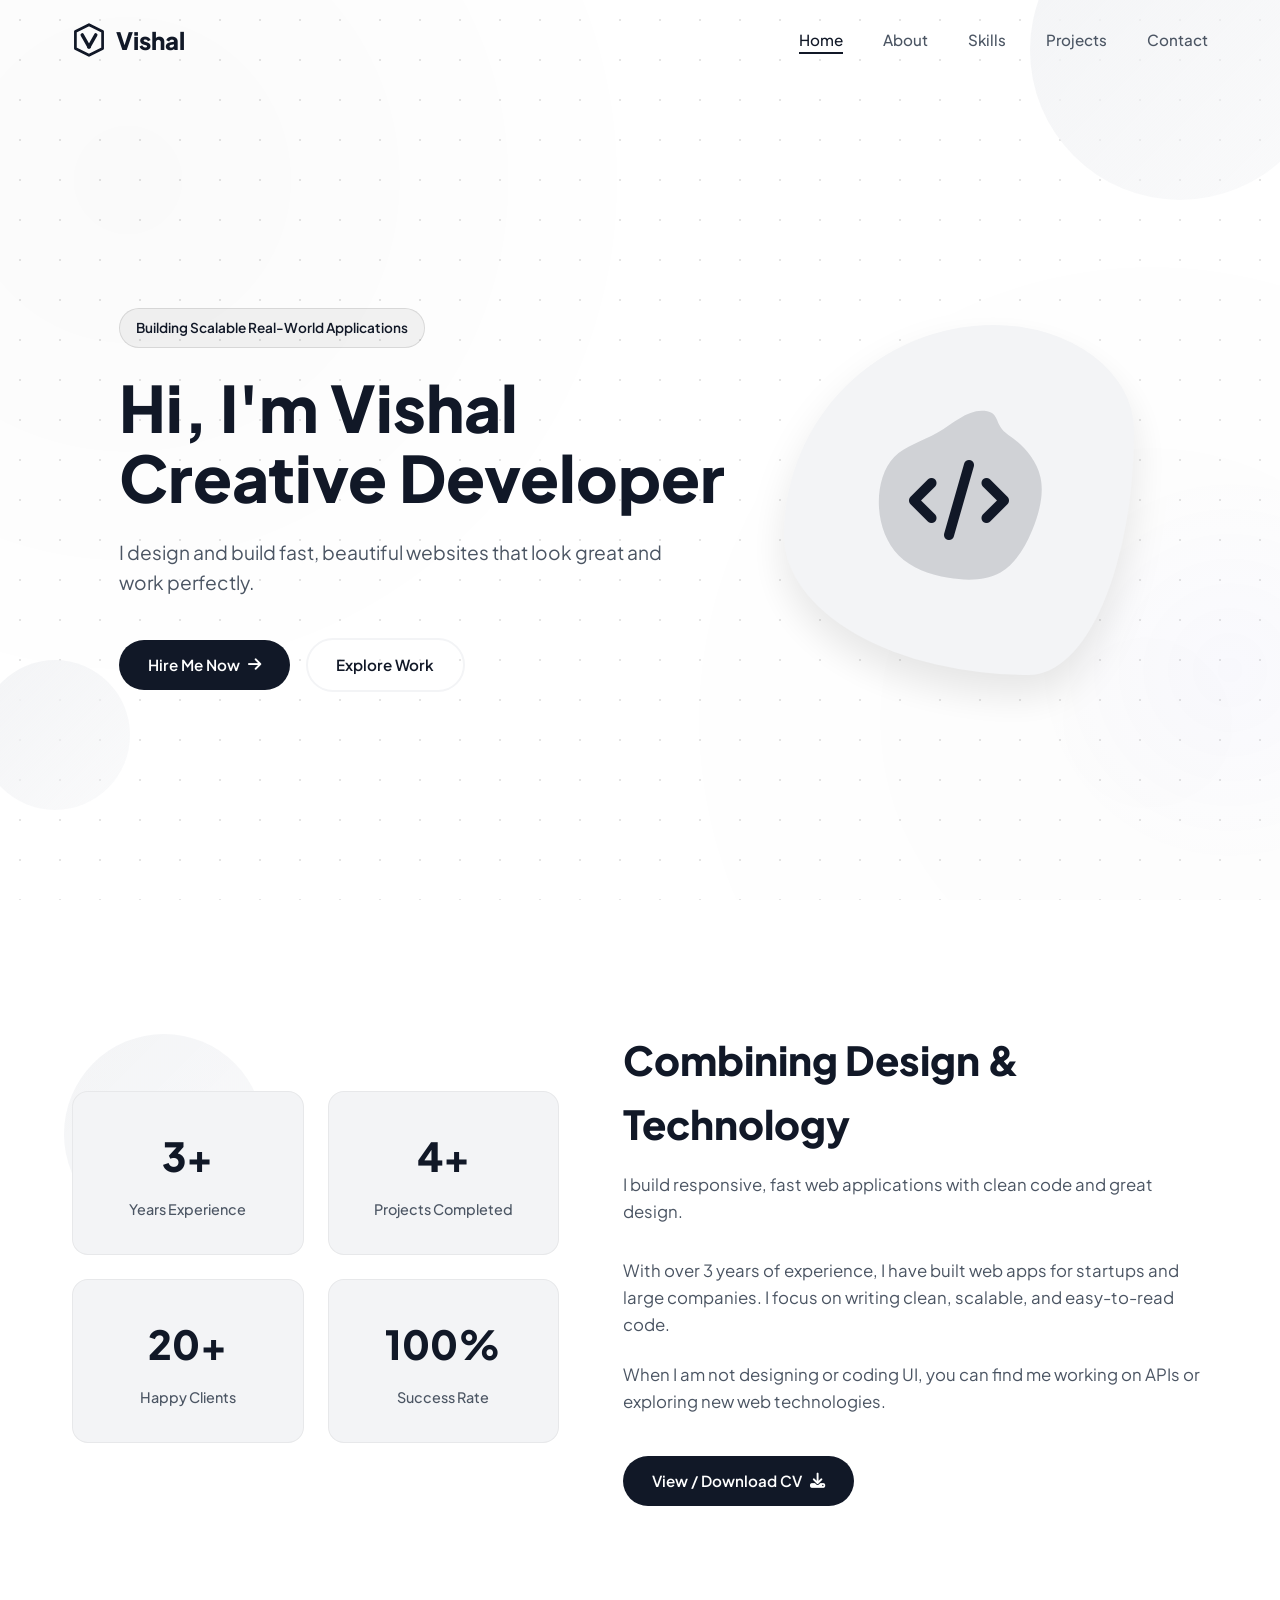
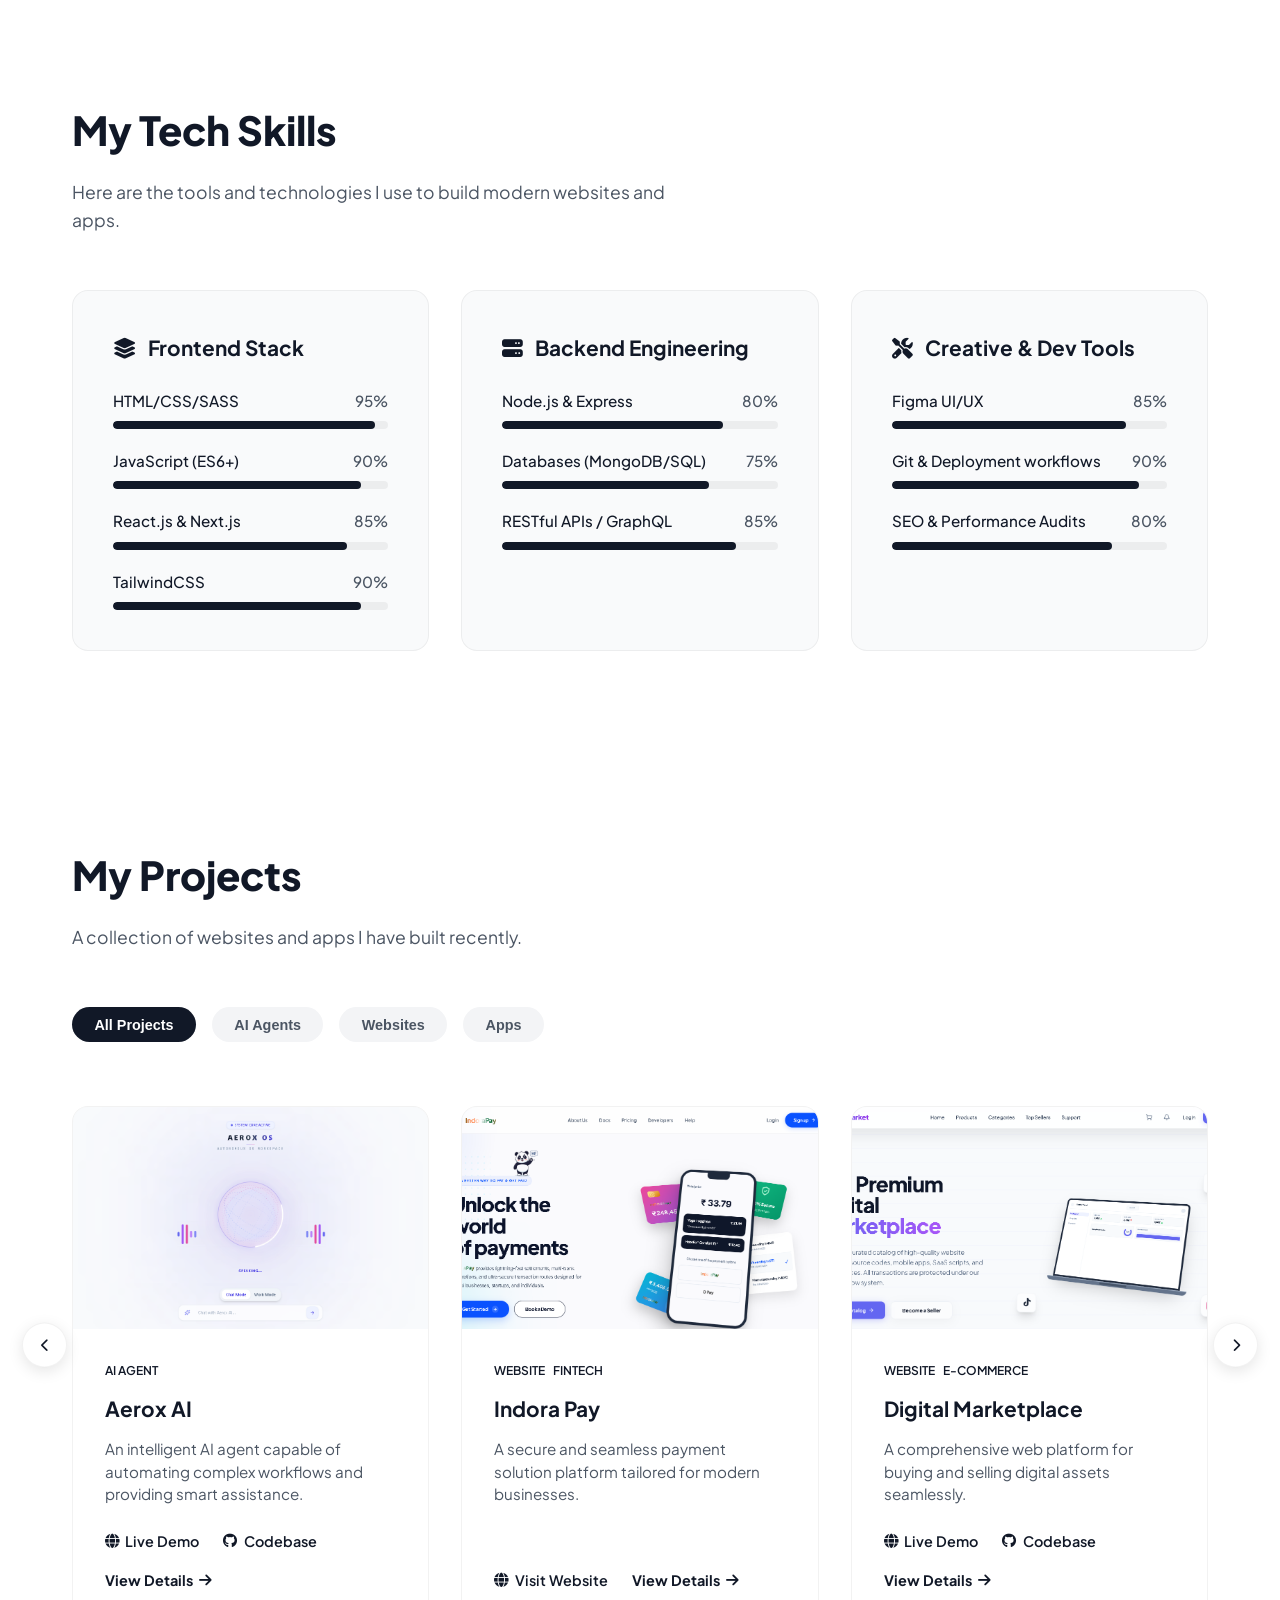
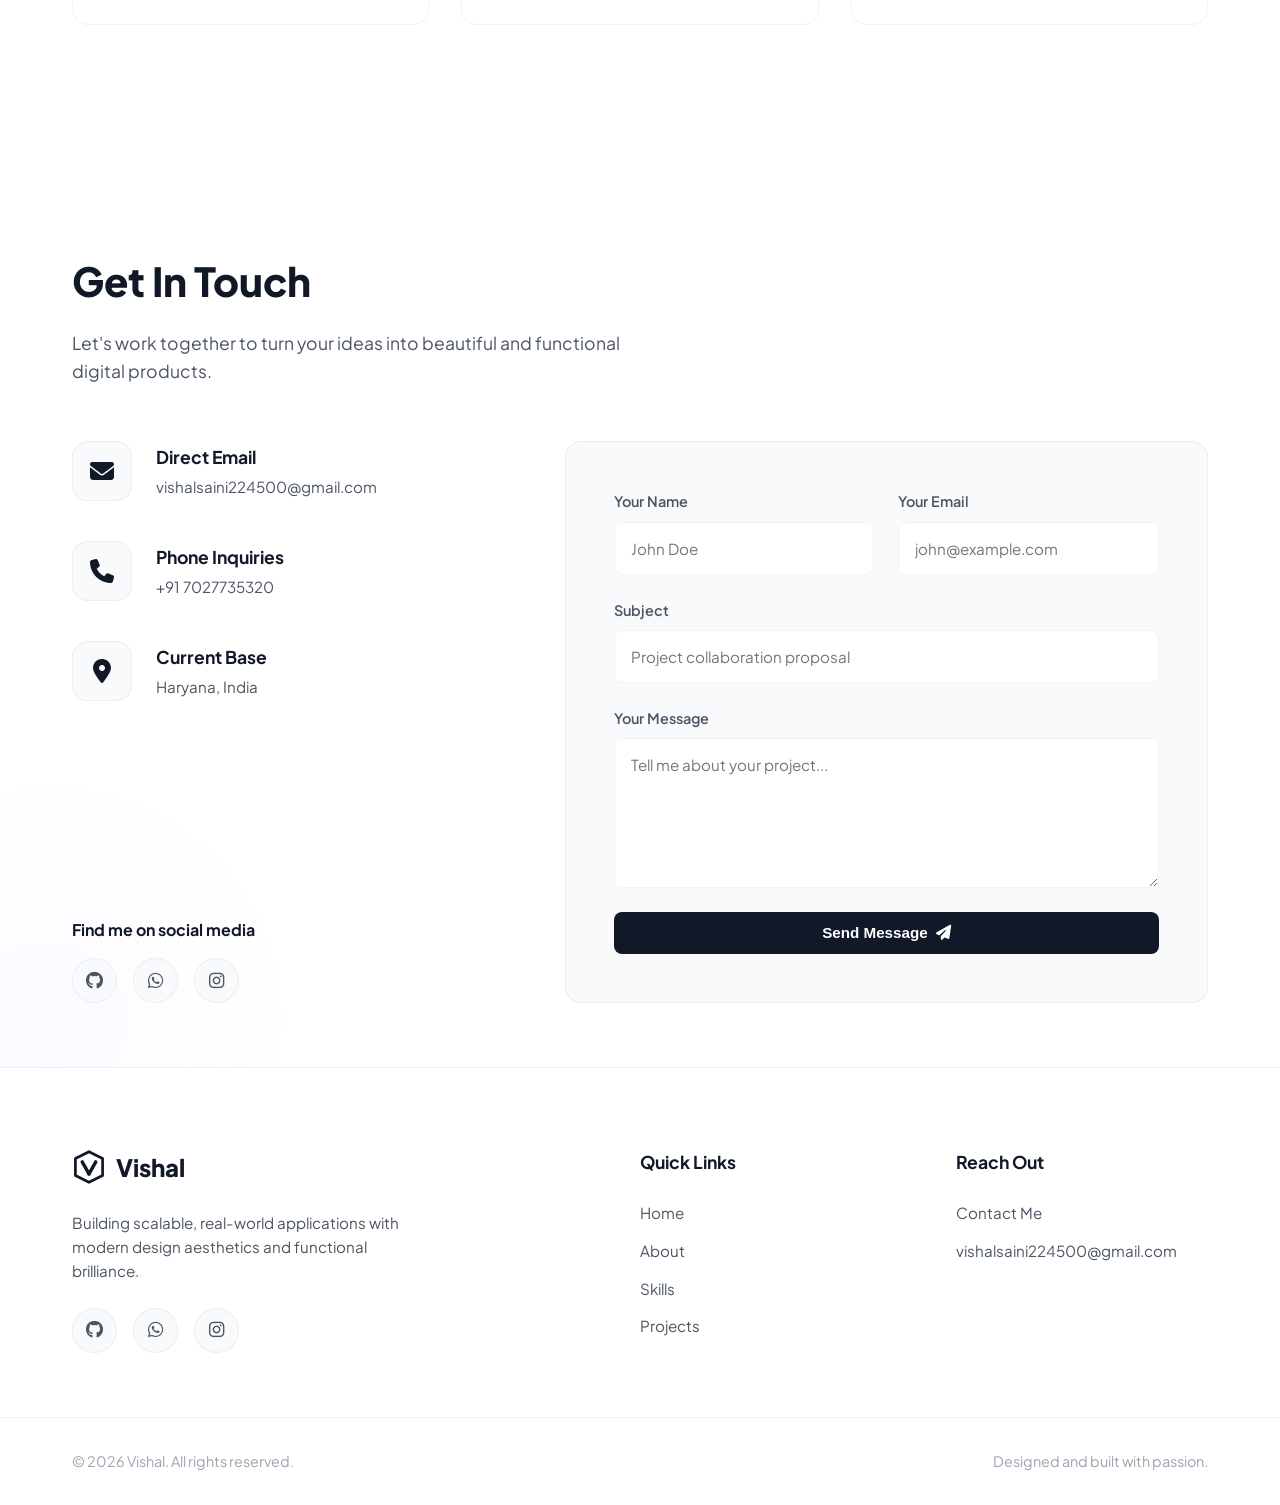
==== commit 4bf4dca9: "Add files via upload" ====
--- a/index.html
+++ b/index.html
@@ -259,7 +259,8 @@
                             <img src="assets/aerox imaje 1.png" alt="Aerox AI"
                                 style="width: 100%; height: 100%; object-fit: cover; object-position: top;">
                             <div class="project-overlay">
-
+                                <a href="https://aeroxai.vercel.app/" target="_blank" class="project-overlay-btn"><i
+                                        class="fa-solid fa-link"></i></a>
                                 <a href="https://github.com/vishaldeveloper224/aerox-ai.git" target="_blank"
                                     class="project-overlay-btn"><i class="fa-brands fa-github"></i></a>
                             </div>
@@ -272,14 +273,12 @@
                             <p>An intelligent AI agent capable of automating complex workflows and providing smart
                                 assistance.</p>
                             <div class="project-links">
-                                <a href="#" class="project-link" style="display:none;">Live Project <i
-                                        class="fa-solid fa-arrow-up-right-from-square"></i></a>
+                                <a href="https://aeroxai.vercel.app/" target="_blank" class="project-link"><i class="fa-solid fa-globe"></i> Live Demo</a>
                                 <a href="https://github.com/vishaldeveloper224/aerox-ai.git" target="_blank"
-                                    class="project-link"><i class="fa-brands fa-github"></i> Codebase <i
-                                        class="fa-solid fa-arrow-up-right-from-square"></i></a>
+                                    class="project-link"><i class="fa-brands fa-github"></i> Codebase</a>
 
                                 <a href="project-details.html?id=aerox-ai" class="project-link"
-                                    style="color: var(--accent); font-weight: 700;">View Full Details <i
+                                    style="color: var(--accent); font-weight: 700;">View Details <i
                                         class="fa-solid fa-arrow-right"></i></a>
                             </div>
                         </div>
@@ -303,11 +302,10 @@
                             <h3>Indora Pay</h3>
                             <p>A secure and seamless payment solution platform tailored for modern businesses.</p>
                             <div class="project-links">
-                                <a href="https://indorapay.com" target="_blank" class="project-link">Visit Website <i
-                                        class="fa-solid fa-arrow-up-right-from-square"></i></a>
+                                <a href="https://indorapay.com" target="_blank" class="project-link"><i class="fa-solid fa-globe"></i> Visit Website</a>
 
                                 <a href="project-details.html?id=indora-pay" class="project-link"
-                                    style="color: var(--accent); font-weight: 700;">View Full Details <i
+                                    style="color: var(--accent); font-weight: 700;">View Details <i
                                         class="fa-solid fa-arrow-right"></i></a>
                             </div>
                         </div>
@@ -319,6 +317,8 @@
                             <img src="assets/digi 1.png" alt="Digital Marketplace"
                                 style="width: 100%; height: 100%; object-fit: cover; object-position: top;">
                             <div class="project-overlay">
+                                <a href="https://digimarket-blush.vercel.app/" target="_blank" class="project-overlay-btn"><i
+                                        class="fa-solid fa-link"></i></a>
                                 <a href="https://github.com/vishaldeveloper224/digital-marketplace.git" target="_blank"
                                     class="project-overlay-btn"><i class="fa-brands fa-github"></i></a>
                             </div>
@@ -331,12 +331,12 @@
                             <h3>Digital Marketplace</h3>
                             <p>A comprehensive web platform for buying and selling digital assets seamlessly.</p>
                             <div class="project-links">
+                                <a href="https://digimarket-blush.vercel.app/" target="_blank" class="project-link"><i class="fa-solid fa-globe"></i> Live Demo</a>
                                 <a href="https://github.com/vishaldeveloper224/digital-marketplace.git" target="_blank"
-                                    class="project-link"><i class="fa-brands fa-github"></i> Codebase <i
-                                        class="fa-solid fa-arrow-up-right-from-square"></i></a>
+                                    class="project-link"><i class="fa-brands fa-github"></i> Codebase</a>
 
                                 <a href="project-details.html?id=digital-marketplace" class="project-link"
-                                    style="color: var(--accent); font-weight: 700;">View Full Details <i
+                                    style="color: var(--accent); font-weight: 700;">View Details <i
                                         class="fa-solid fa-arrow-right"></i></a>
                             </div>
                         </div>
@@ -360,11 +360,10 @@
                             <p>A rich entertainment and streaming application offering premium shows on the go.</p>
                             <div class="project-links">
                                 <a href="https://play.google.com/store/apps/details?id=com.shortdrama.in&pcampaignid=web_share"
-                                    target="_blank" class="project-link">Download App <i
-                                        class="fa-solid fa-arrow-up-right-from-square"></i></a>
+                                    target="_blank" class="project-link"><i class="fa-brands fa-google-play"></i> Download App</a>
 
                                 <a href="project-details.html?id=show-plus" class="project-link"
-                                    style="color: var(--accent); font-weight: 700;">View Full Details <i
+                                    style="color: var(--accent); font-weight: 700;">View Details <i
                                         class="fa-solid fa-arrow-right"></i></a>
                             </div>
                         </div>
--- a/style.css
+++ b/style.css
@@ -600,7 +600,8 @@
 
 .project-links {
     display: flex;
-    gap: 1.5rem;
+    flex-wrap: wrap;
+    gap: 1rem 1.5rem;
     margin-top: auto;
 }
 
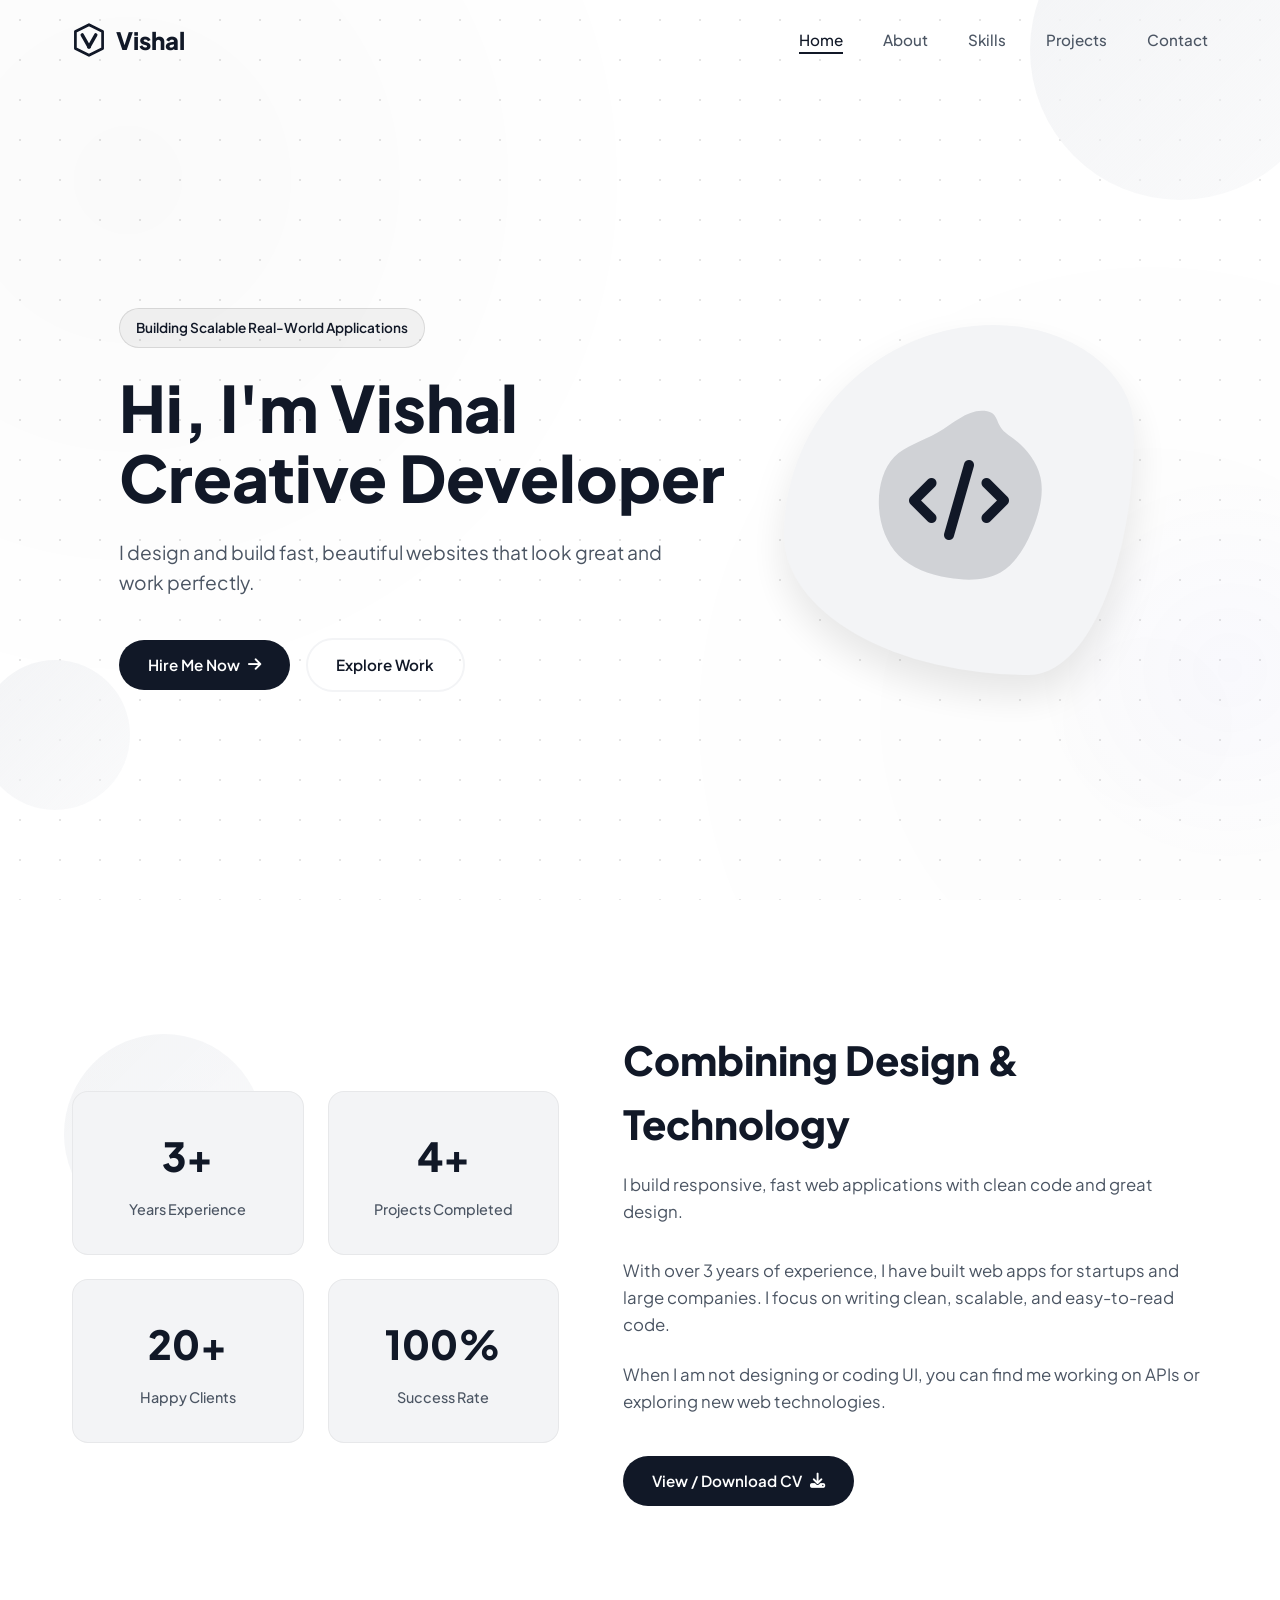
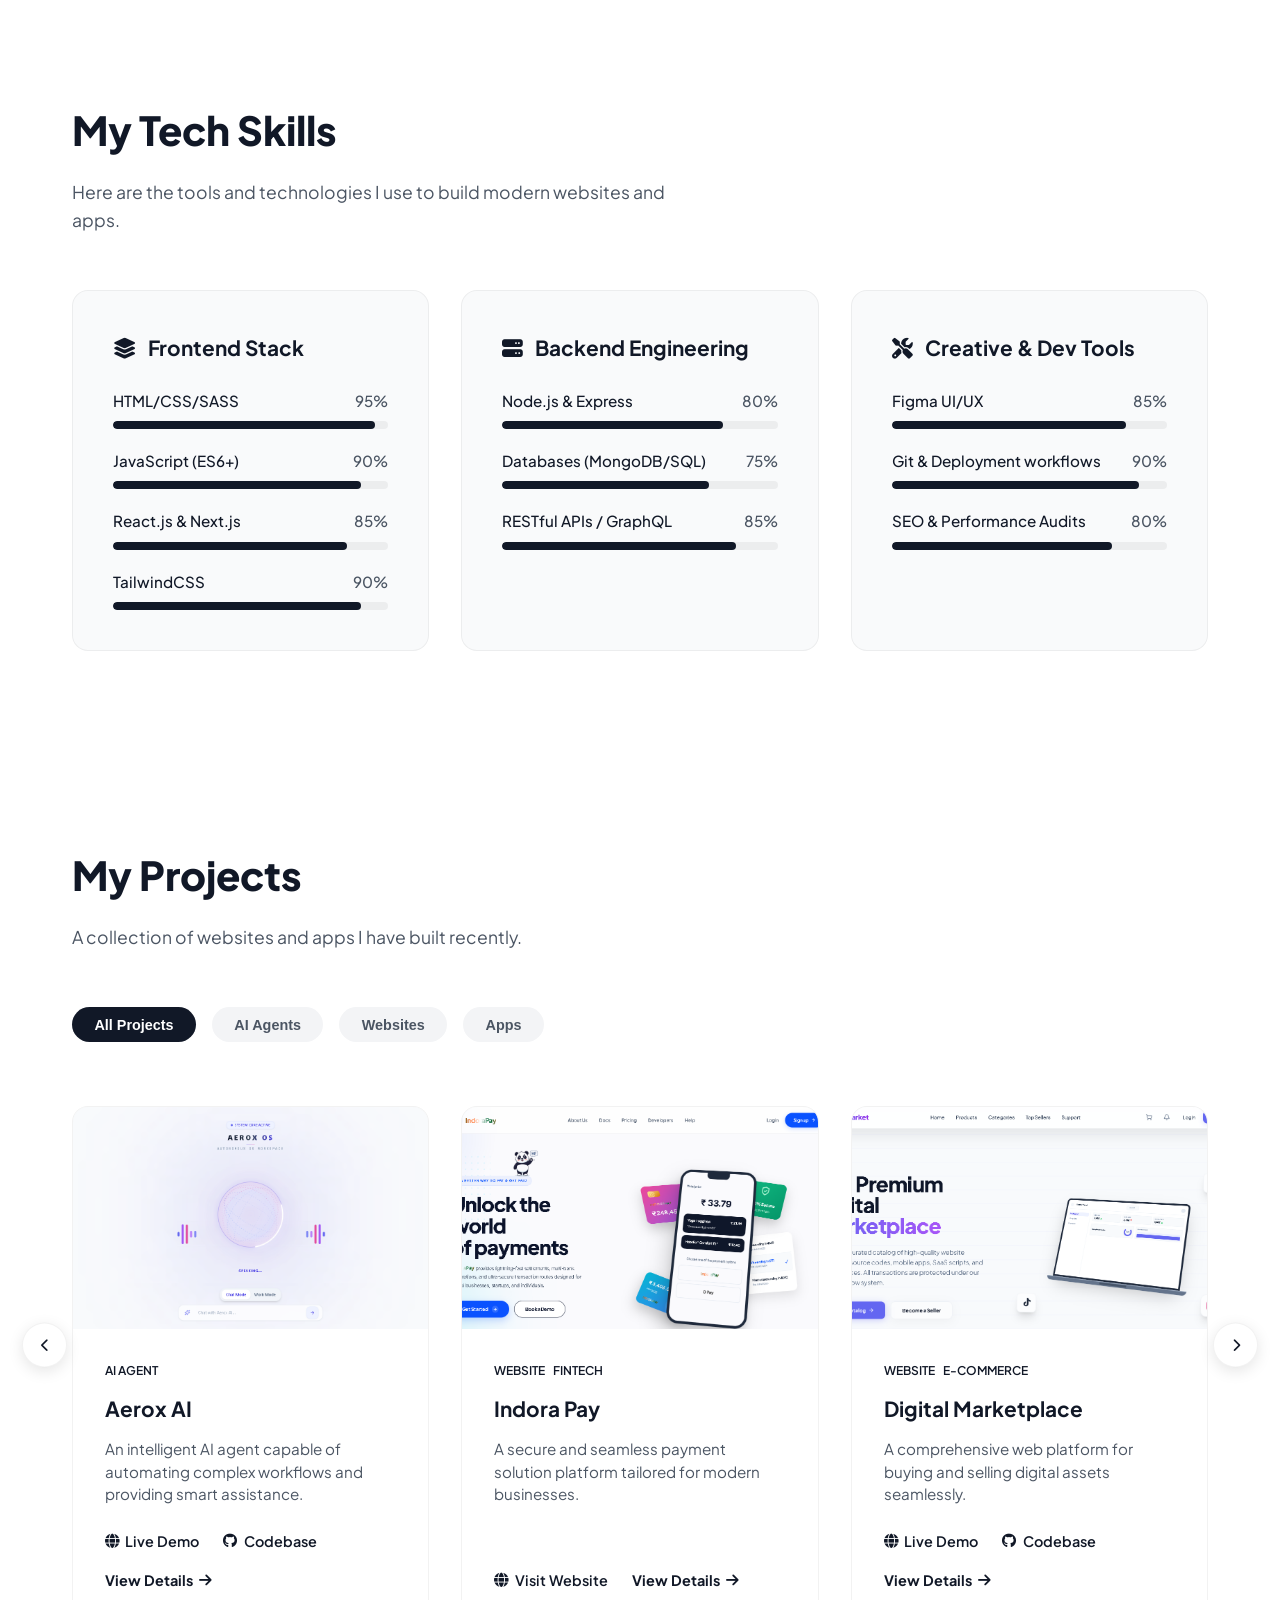
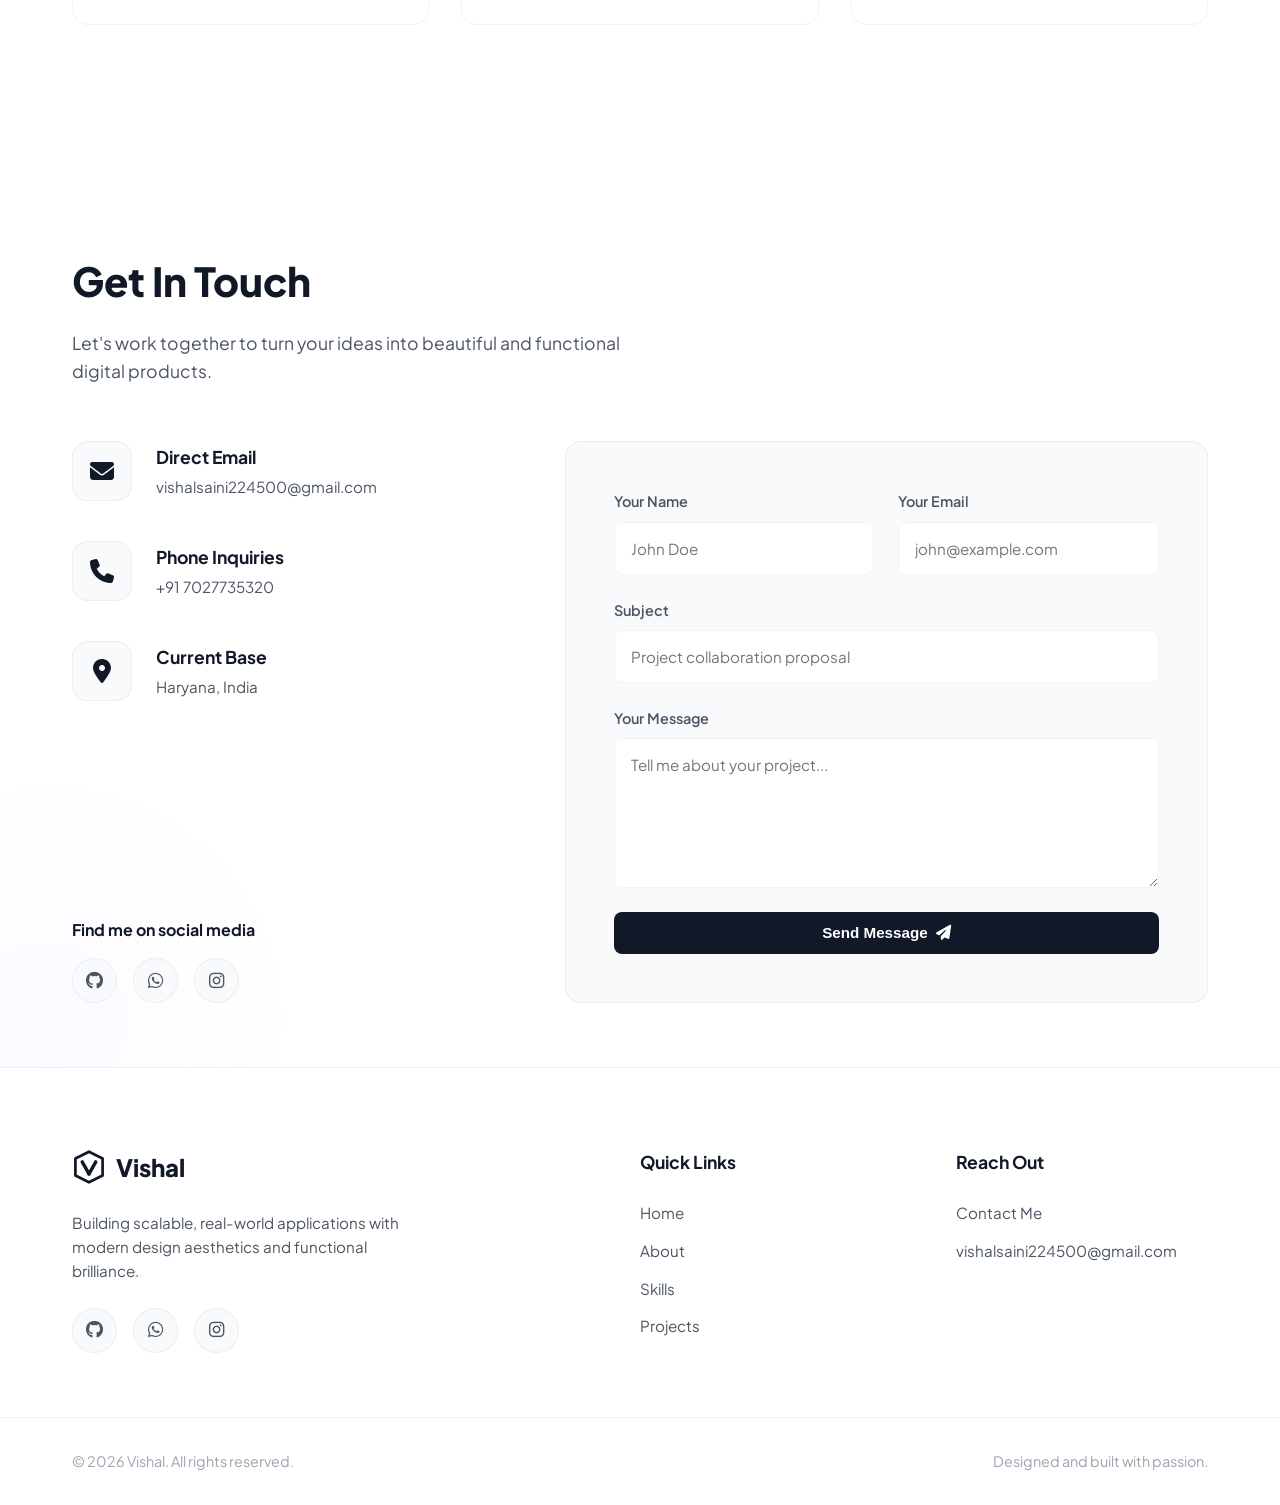
==== commit 4b5e0014: "Update index.html" ====
--- a/index.html
+++ b/index.html
@@ -13,7 +13,7 @@
     <!-- Font Awesome Icons -->
     <link rel="stylesheet" href="https://cdnjs.cloudflare.com/ajax/libs/font-awesome/6.4.0/css/all.min.css">
 
-    <link rel="stylesheet" href="style.css">
+    <link rel="stylesheet" href="style.css?v=2">
 </head>
 
 <body>
@@ -505,4 +505,4 @@
     <script src="script.js" defer></script>
 </body>
 
-</html>+</html>
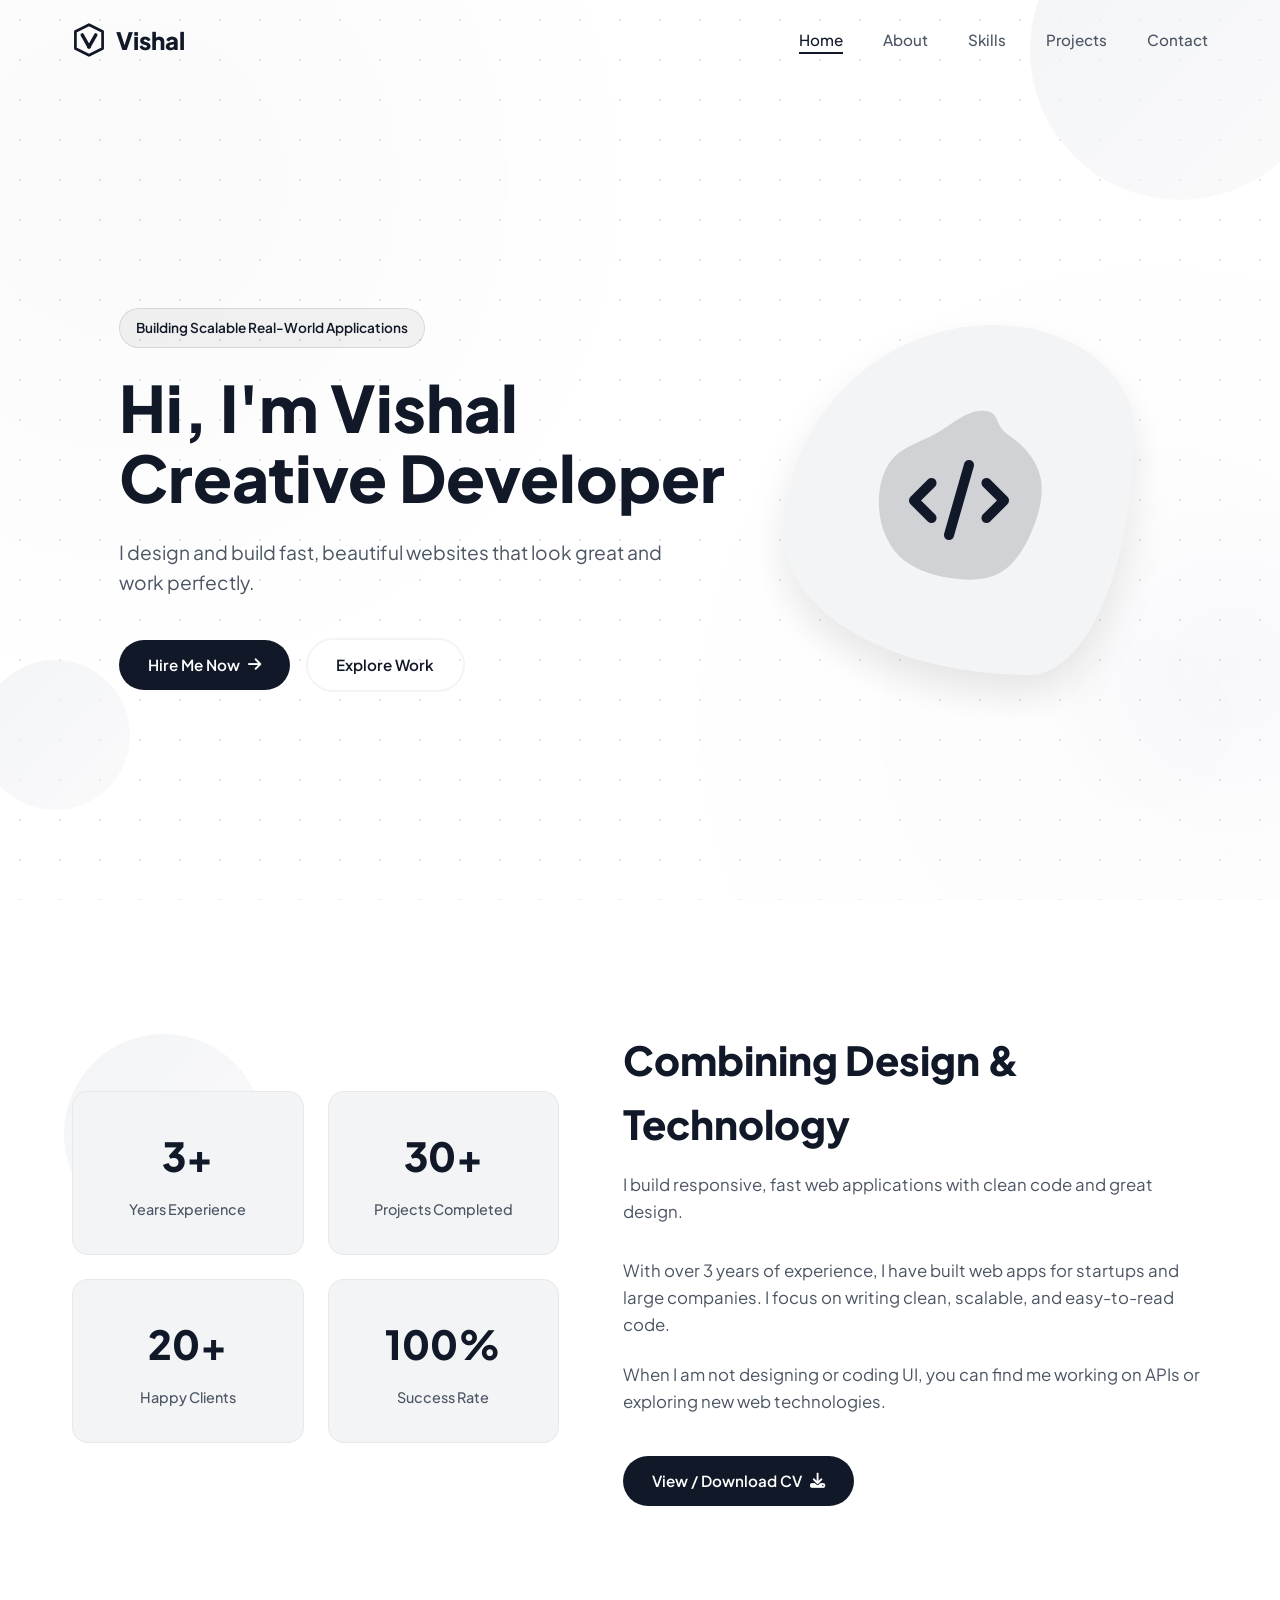
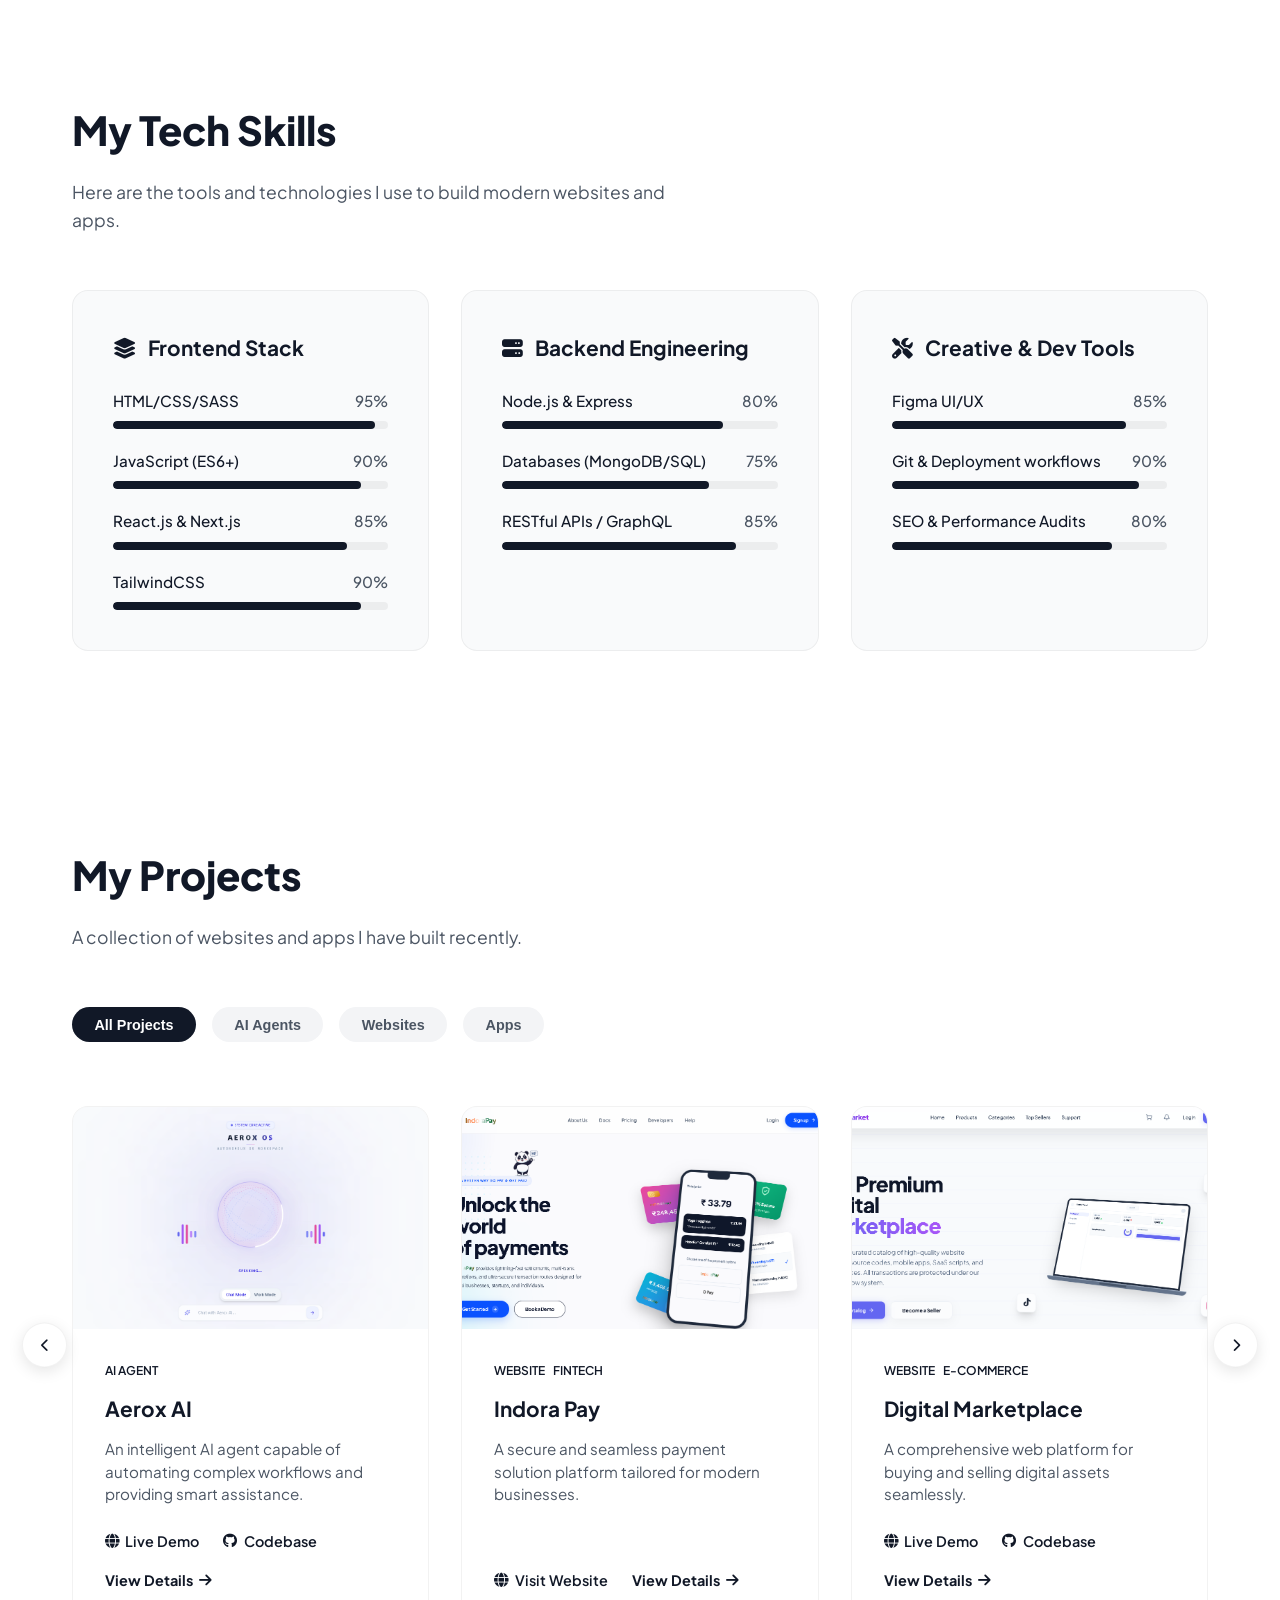
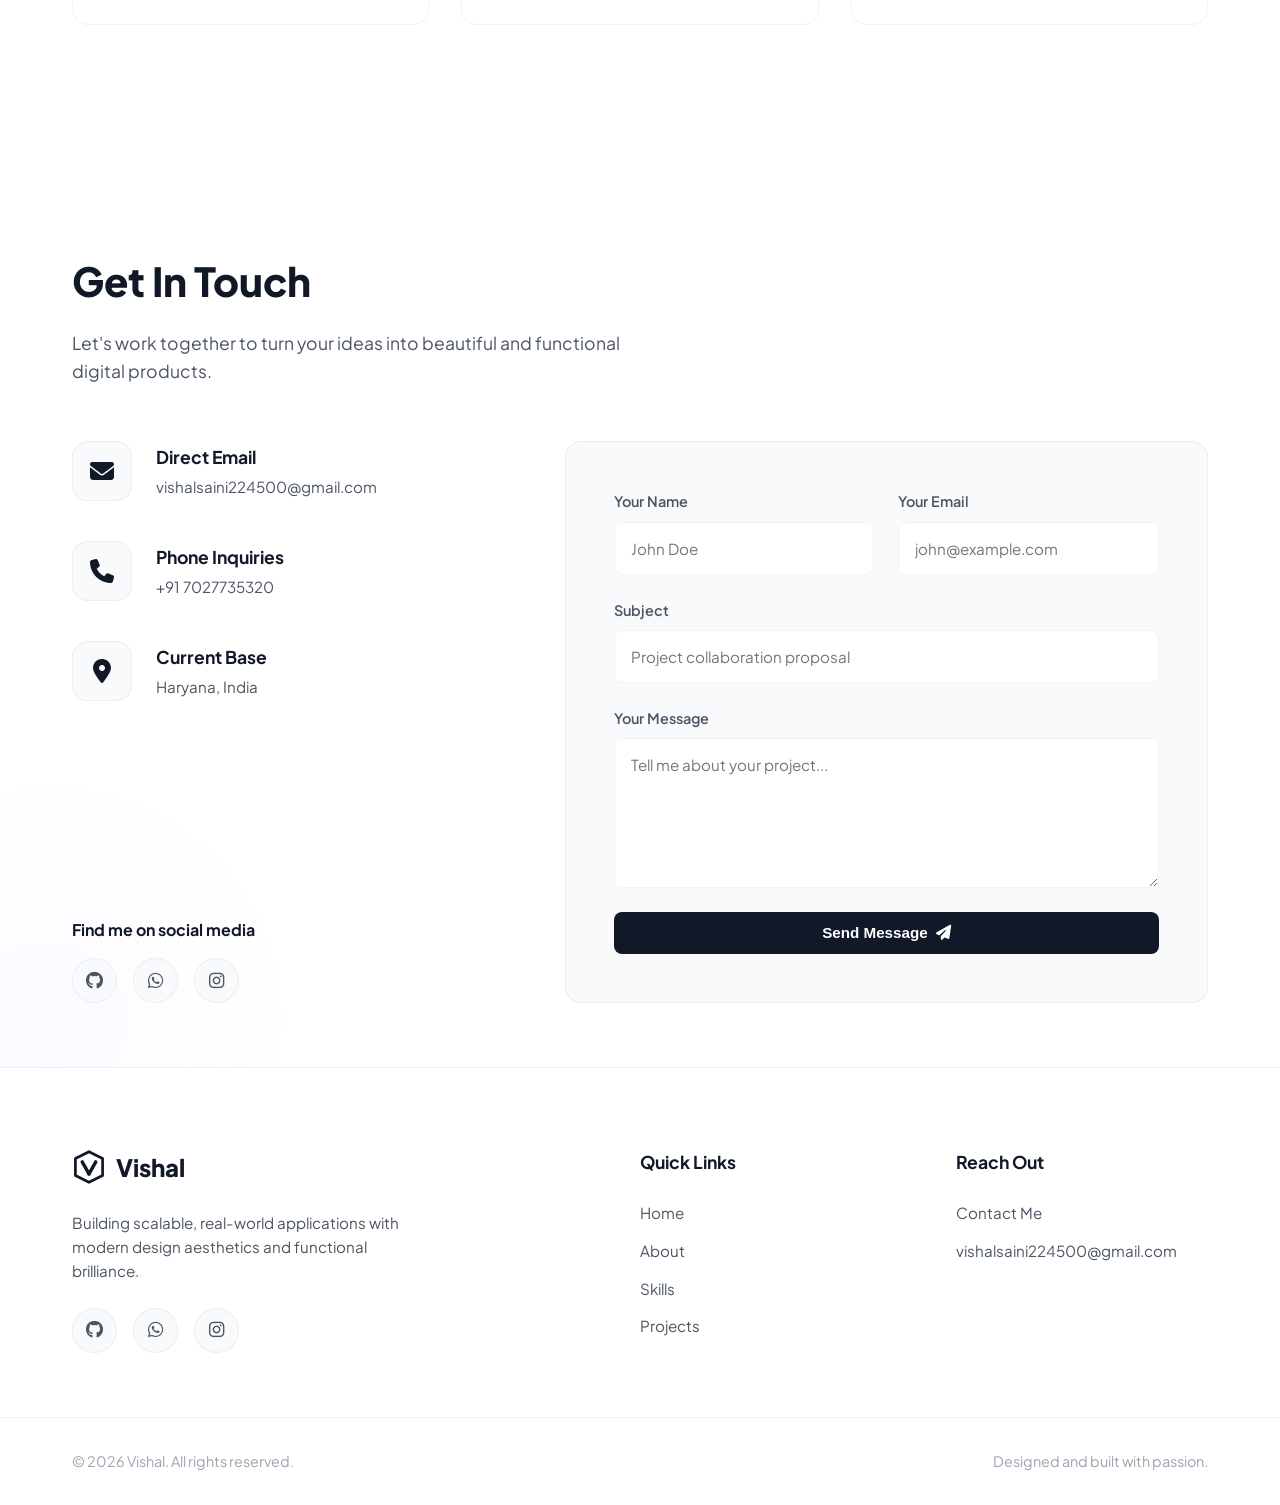
==== commit 3221fb51: "Update index.html" ====
--- a/index.html
+++ b/index.html
@@ -102,7 +102,7 @@
                         <span class="stat-label">Years Experience</span>
                     </div>
                     <div class="stat-card">
-                        <span class="stat-number">4+</span>
+                        <span class="stat-number">30+</span>
                         <span class="stat-label">Projects Completed</span>
                     </div>
                     <div class="stat-card">
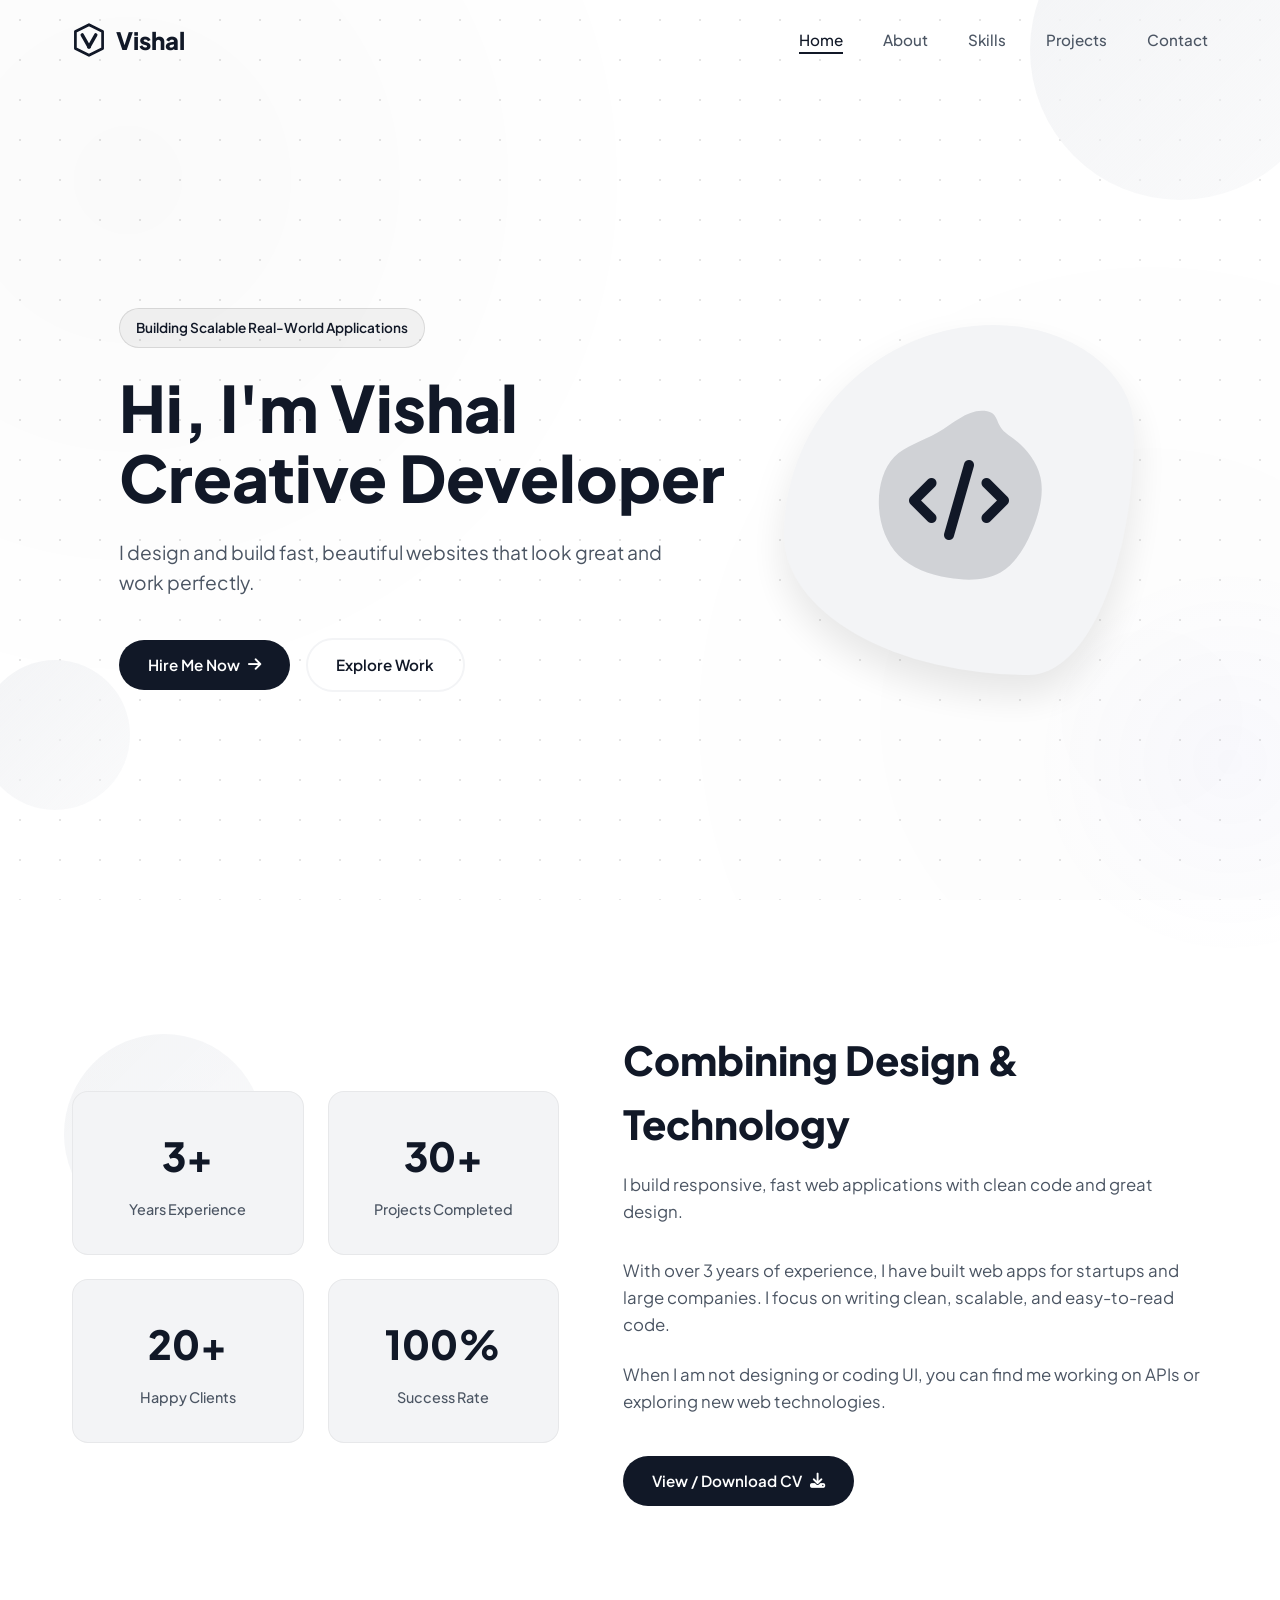
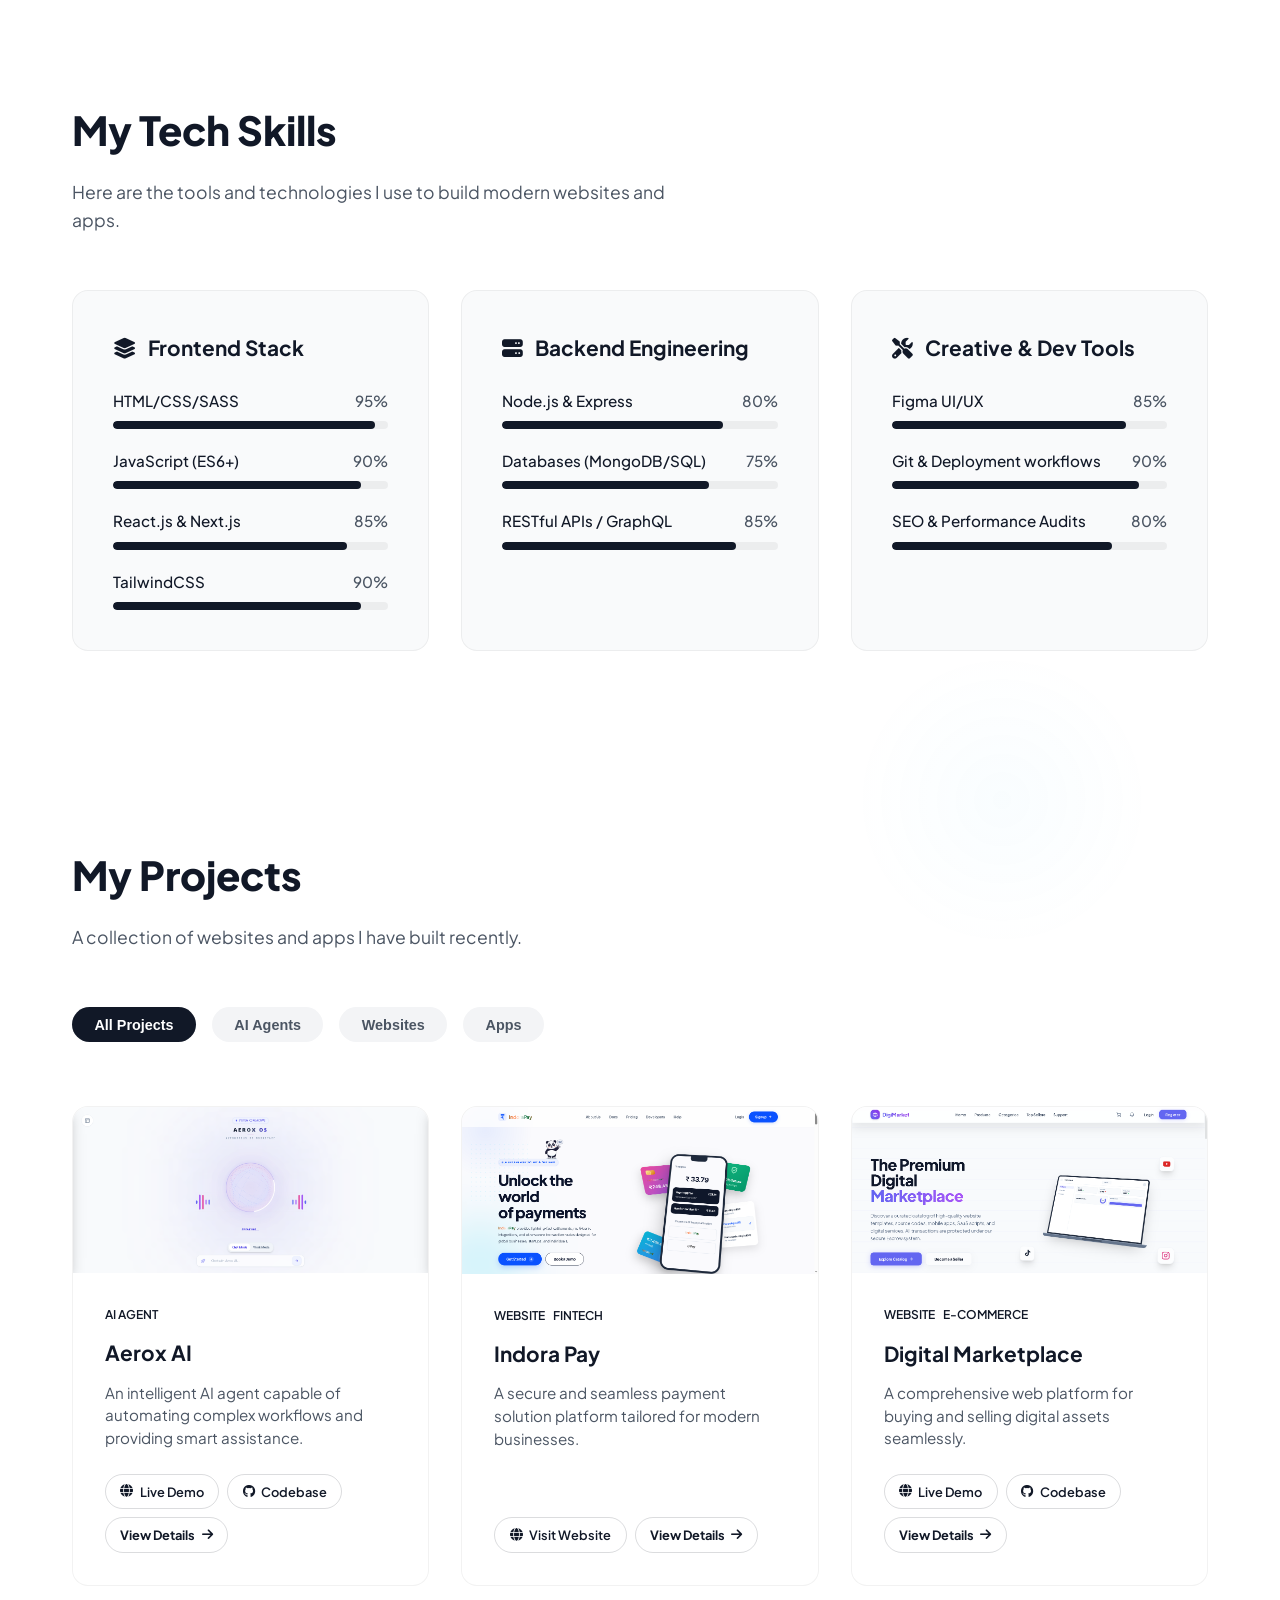
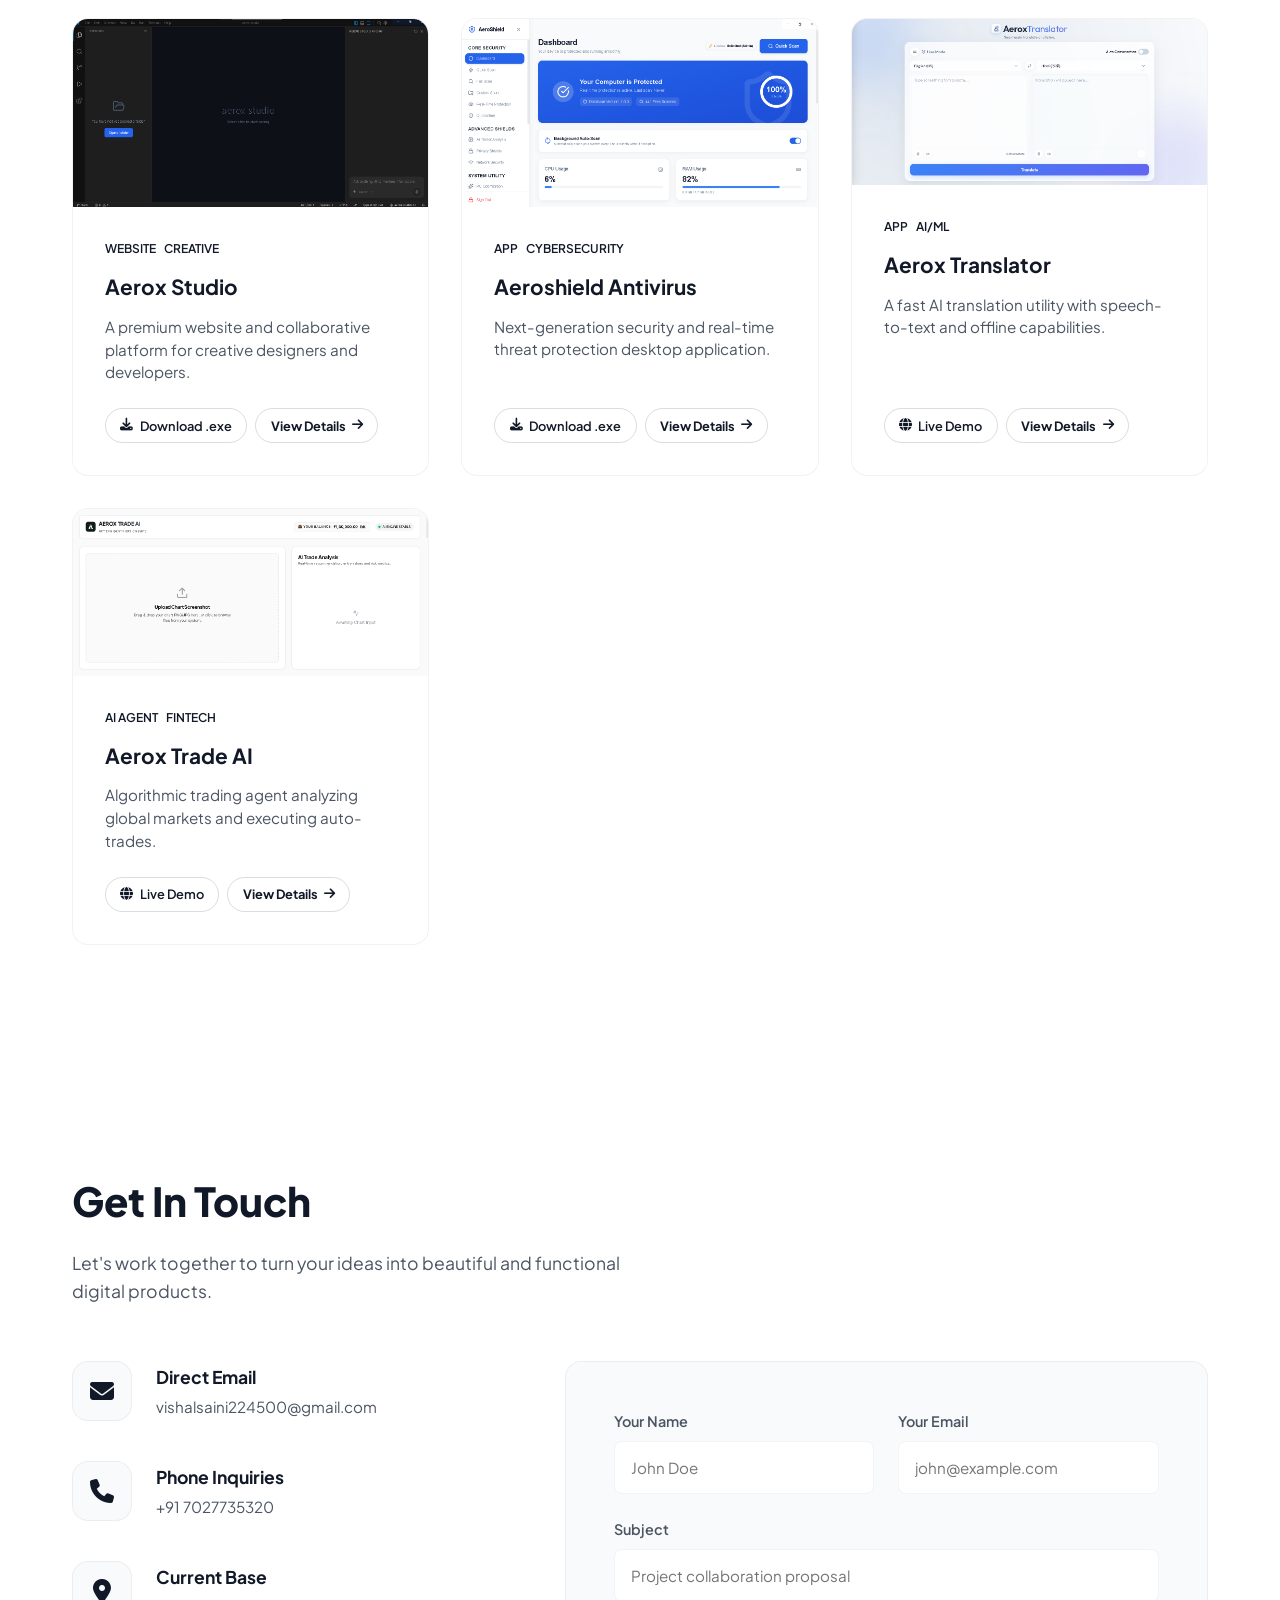
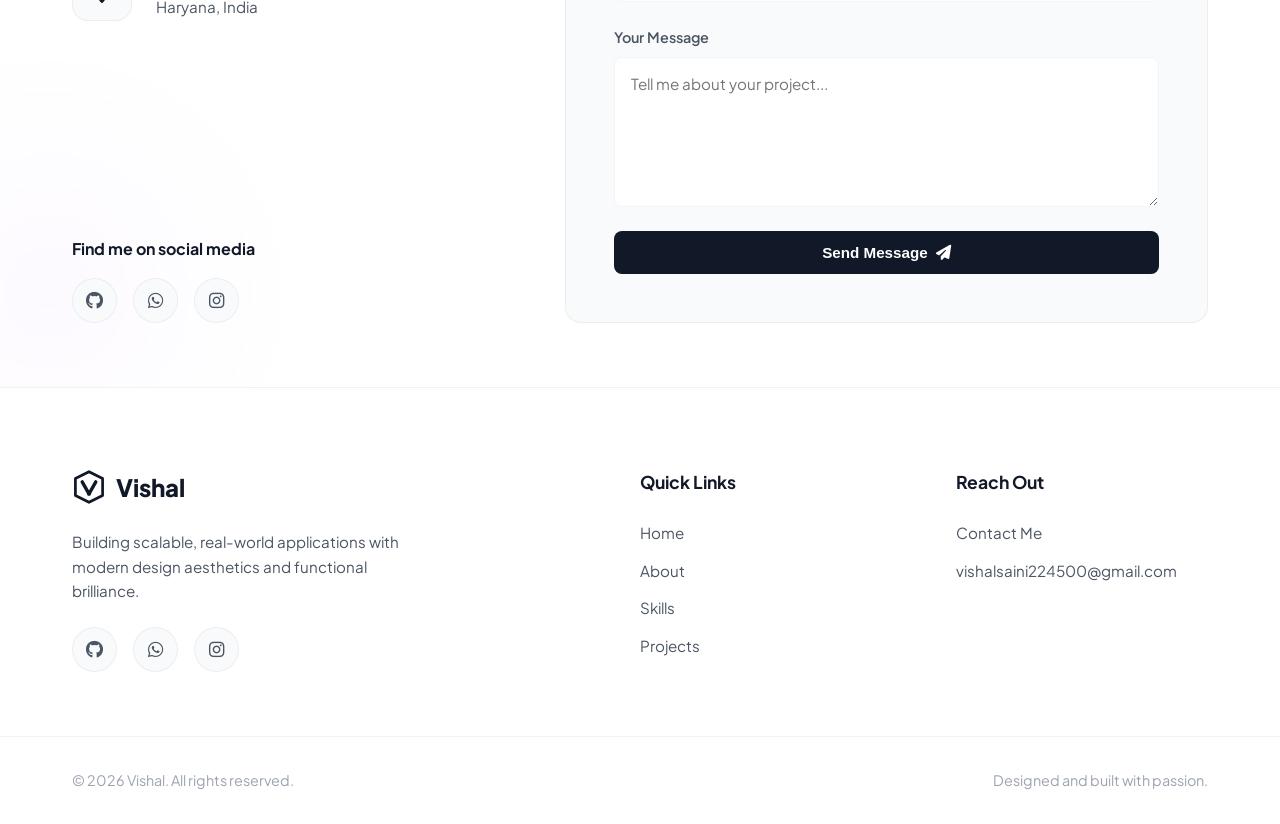
==== commit be2b4ca5: "Add files via upload" ====
--- a/index.html
+++ b/index.html
@@ -246,18 +246,12 @@
                 <button class="filter-btn" data-filter="app">Apps</button>
             </div>
 
-            <div class="projects-slider-wrapper reveal"" style=" position: relative; margin: 0 -10px; padding: 0 10px;">
-                <button class="slider-arrow prev-arrow" id="prev-project"><i
-                        class="fa-solid fa-chevron-left"></i></button>
-                <button class="slider-arrow next-arrow" id="next-project"><i
-                        class="fa-solid fa-chevron-right"></i></button>
-
+            <div class="projects-slider-wrapper reveal">
                 <div class="projects-grid" id="projects-slider">
                     <!-- Project 1: Aerox AI -->
                     <div class="project-card" data-category="ai">
                         <div class="project-img">
-                            <img src="assets/aerox imaje 1.png" alt="Aerox AI"
-                                style="width: 100%; height: 100%; object-fit: cover; object-position: top;">
+                            <img src="assets/aerox imaje 1.png" alt="Aerox AI">
                             <div class="project-overlay">
                                 <a href="https://aeroxai.vercel.app/" target="_blank" class="project-overlay-btn"><i
                                         class="fa-solid fa-link"></i></a>
@@ -287,8 +281,7 @@
                     <!-- Project 2: Indora Pay -->
                     <div class="project-card" data-category="web">
                         <div class="project-img">
-                            <img src="assets/indora 1.png" alt="Indora Pay"
-                                style="width: 100%; height: 100%; object-fit: cover; object-position: top;">
+                            <img src="assets/indora 1.png" alt="Indora Pay">
                             <div class="project-overlay">
                                 <a href="https://indorapay.com" target="_blank" class="project-overlay-btn"><i
                                         class="fa-solid fa-link"></i></a>
@@ -314,8 +307,7 @@
                     <!-- Project 3: Digital Marketplace -->
                     <div class="project-card" data-category="web">
                         <div class="project-img">
-                            <img src="assets/digi 1.png" alt="Digital Marketplace"
-                                style="width: 100%; height: 100%; object-fit: cover; object-position: top;">
+                            <img src="assets/digi 1.png" alt="Digital Marketplace">
                             <div class="project-overlay">
                                 <a href="https://digimarket-blush.vercel.app/" target="_blank" class="project-overlay-btn"><i
                                         class="fa-solid fa-link"></i></a>
@@ -342,29 +334,90 @@
                         </div>
                     </div>
 
-                    <!-- Project 4: Show Plus -->
+                    <!-- Project 5: Aerox Studio -->
+                    <div class="project-card" data-category="web">
+                        <div class="project-img">
+                            <img src="assets/studio 1.png" alt="Aerox Studio">
+                            <div class="project-overlay">
+                                <a href="https://drive.google.com/file/d/1ew8fVcML121bInTGHnoBCD6hnruGRnjk/view?usp=drive_link" target="_blank" class="project-overlay-btn"><i class="fa-solid fa-download"></i></a>
+                            </div>
+                        </div>
+                        <div class="project-info">
+                            <div class="project-tags">
+                                <span class="project-tag">Website</span>
+                                <span class="project-tag">Creative</span>
+                            </div>
+                            <h3>Aerox Studio</h3>
+                            <p>A premium website and collaborative platform for creative designers and developers.</p>
+                            <div class="project-links">
+                                <a href="https://drive.google.com/file/d/1ew8fVcML121bInTGHnoBCD6hnruGRnjk/view?usp=drive_link" target="_blank" class="project-link"><i class="fa-solid fa-download"></i> Download .exe</a>
+                                <a href="project-details.html?id=aerox-studio" class="project-link" style="color: var(--accent); font-weight: 700;">View Details <i class="fa-solid fa-arrow-right"></i></a>
+                            </div>
+                        </div>
+                    </div>
+
+                    <!-- Project 6: Aeroshield Antivirus -->
                     <div class="project-card" data-category="app">
                         <div class="project-img">
-                            <img src="assets/show plus 1.png" alt="Show Plus" style="width: 100%; height: 100%; object-fit: cover; object-position: top;">
-                            <div class="project-overlay">
-                                <a href="https://indorapay.com" target="_blank" class="project-overlay-btn"><i
-                                        class="fa-solid fa-link"></i></a>
-                            </div>
-                        </div>
-                        <div class="project-info">
-                            <div class="project-tags">
-                                <span class="project-tag">Mobile App</span>
-                                <span class="project-tag">Entertainment</span>
-                            </div>
-                            <h3>Show Plus</h3>
-                            <p>A rich entertainment and streaming application offering premium shows on the go.</p>
-                            <div class="project-links">
-                                <a href="https://play.google.com/store/apps/details?id=com.shortdrama.in&pcampaignid=web_share"
-                                    target="_blank" class="project-link"><i class="fa-brands fa-google-play"></i> Download App</a>
-
-                                <a href="project-details.html?id=show-plus" class="project-link"
-                                    style="color: var(--accent); font-weight: 700;">View Details <i
-                                        class="fa-solid fa-arrow-right"></i></a>
+                            <img src="assets/antivirus 1.png" alt="Aeroshield Antivirus">
+                            <div class="project-overlay">
+                                <a href="https://drive.google.com/file/d/1LA8xuj3ZxRmfS57thweWNBbIgWKkgNps/view?usp=drive_link" target="_blank" class="project-overlay-btn"><i class="fa-solid fa-download"></i></a>
+                            </div>
+                        </div>
+                        <div class="project-info">
+                            <div class="project-tags">
+                                <span class="project-tag">App</span>
+                                <span class="project-tag">Cybersecurity</span>
+                            </div>
+                            <h3>Aeroshield Antivirus</h3>
+                            <p>Next-generation security and real-time threat protection desktop application.</p>
+                            <div class="project-links">
+                                <a href="https://drive.google.com/file/d/1LA8xuj3ZxRmfS57thweWNBbIgWKkgNps/view?usp=drive_link" target="_blank" class="project-link"><i class="fa-solid fa-download"></i> Download .exe</a>
+                                <a href="project-details.html?id=aeroshield-antivirus" class="project-link" style="color: var(--accent); font-weight: 700;">View Details <i class="fa-solid fa-arrow-right"></i></a>
+                            </div>
+                        </div>
+                    </div>
+
+                    <!-- Project 7: Aerox Translator -->
+                    <div class="project-card" data-category="app">
+                        <div class="project-img">
+                            <img src="assets/translator 1.png" alt="Aerox Translator">
+                            <div class="project-overlay">
+                                <a href="https://aerox-translater.vercel.app/" target="_blank" class="project-overlay-btn"><i class="fa-solid fa-link"></i></a>
+                            </div>
+                        </div>
+                        <div class="project-info">
+                            <div class="project-tags">
+                                <span class="project-tag">App</span>
+                                <span class="project-tag">AI/ML</span>
+                            </div>
+                            <h3>Aerox Translator</h3>
+                            <p>A fast AI translation utility with speech-to-text and offline capabilities.</p>
+                            <div class="project-links">
+                                <a href="https://aerox-translater.vercel.app/" target="_blank" class="project-link"><i class="fa-solid fa-globe"></i> Live Demo</a>
+                                <a href="project-details.html?id=aerox-translator" class="project-link" style="color: var(--accent); font-weight: 700;">View Details <i class="fa-solid fa-arrow-right"></i></a>
+                            </div>
+                        </div>
+                    </div>
+
+                    <!-- Project 8: Aerox Trade AI -->
+                    <div class="project-card" data-category="ai">
+                        <div class="project-img">
+                            <img src="assets/trade ai 1.png" alt="Aerox Trade AI">
+                            <div class="project-overlay">
+                                <a href="https://aerox-trade-ai.vercel.app/" target="_blank" class="project-overlay-btn"><i class="fa-solid fa-link"></i></a>
+                            </div>
+                        </div>
+                        <div class="project-info">
+                            <div class="project-tags">
+                                <span class="project-tag">AI Agent</span>
+                                <span class="project-tag">FinTech</span>
+                            </div>
+                            <h3>Aerox Trade AI</h3>
+                            <p>Algorithmic trading agent analyzing global markets and executing auto-trades.</p>
+                            <div class="project-links">
+                                <a href="https://aerox-trade-ai.vercel.app/" target="_blank" class="project-link"><i class="fa-solid fa-globe"></i> Live Demo</a>
+                                <a href="project-details.html?id=aerox-trade-ai" class="project-link" style="color: var(--accent); font-weight: 700;">View Details <i class="fa-solid fa-arrow-right"></i></a>
                             </div>
                         </div>
                     </div>
@@ -505,4 +558,4 @@
     <script src="script.js" defer></script>
 </body>
 
-</html>
+</html>
--- a/style.css
+++ b/style.css
@@ -438,19 +438,15 @@
 
 .projects-slider-wrapper {
     position: relative;
-    padding: 0 100px;
+    padding: 0;
 }
 
 .projects-grid {
-    display: flex;
-    overflow-x: auto;
-    scroll-snap-type: x mandatory;
+    display: grid;
+    grid-template-columns: repeat(3, 1fr);
     gap: 2rem;
     padding-bottom: 2rem;
     padding-top: 1rem;
-    scroll-behavior: smooth;
-    -ms-overflow-style: none;
-    scrollbar-width: none;
 }
 
 .projects-grid::-webkit-scrollbar {
@@ -458,41 +454,11 @@
 }
 
 .slider-arrow {
-    position: absolute;
-    top: 45%;
-    transform: translateY(-50%);
-    width: 45px;
-    height: 45px;
-    background-color: var(--bg-primary);
-    border: 1px solid rgba(0,0,0,0.05);
-    border-radius: 50%;
-    display: flex;
-    align-items: center;
-    justify-content: center;
-    cursor: pointer;
-    z-index: 10;
-    box-shadow: 0 4px 15px rgba(0,0,0,0.1);
-    color: var(--text-primary);
-    transition: var(--transition);
-}
-
-.slider-arrow:hover {
-    background-color: var(--accent);
-    color: white;
-}
-
-.prev-arrow {
-    left: -40px;
-}
-
-.next-arrow {
-    right: -40px;
+    display: none; /* Hide slider arrows */
 }
 
 .project-card {
-    flex: 0 0 calc(33.333% - 1.33rem);
-    scroll-snap-align: start;
-    min-width: 320px;
+    width: 100%;
     background-color: var(--bg-primary);
     border-radius: var(--border-radius);
     overflow: hidden;
@@ -510,15 +476,15 @@
 
 .project-img {
     position: relative;
-    aspect-ratio: 16/10;
+    width: 100%;
     overflow: hidden;
     background-color: var(--bg-tertiary);
 }
 
 .project-img img {
     width: 100%;
-    height: 100%;
-    object-fit: cover;
+    height: auto;
+    display: block;
     transition: var(--transition);
 }
 
@@ -601,23 +567,32 @@
 .project-links {
     display: flex;
     flex-wrap: wrap;
-    gap: 1rem 1.5rem;
+    gap: 0.5rem;
     margin-top: auto;
+    align-items: center;
 }
 
 .project-link {
     text-decoration: none;
     color: var(--text-primary);
     font-weight: 600;
-    font-size: 0.9rem;
-    display: flex;
+    font-size: 0.8rem;
+    display: inline-flex;
     align-items: center;
     gap: 0.4rem;
-    transition: var(--transition);
+    padding: 0.4rem 0.9rem;
+    border: 1.5px solid rgba(17, 24, 39, 0.15);
+    border-radius: 30px;
+    transition: var(--transition);
+    white-space: nowrap;
 }
 
 .project-link:hover {
-    color: var(--accent);
+    color: #ffffff !important;
+    background-color: var(--accent);
+    border-color: var(--accent);
+    transform: translateY(-2px);
+    box-shadow: 0 5px 15px rgba(0, 0, 0, 0.1);
 }
 
 /* Contact Section */
@@ -831,6 +806,9 @@
         display: flex;
         flex-direction: column-reverse;
     }
+    .projects-grid {
+        grid-template-columns: repeat(2, 1fr);
+    }
 }
 
 @media (max-width: 768px) {
@@ -846,6 +824,9 @@
         display: flex;
         flex-direction: column;
         align-items: center;
+    }
+    .projects-grid {
+        grid-template-columns: 1fr;
     }
     .hero-cta {
         justify-content: center;
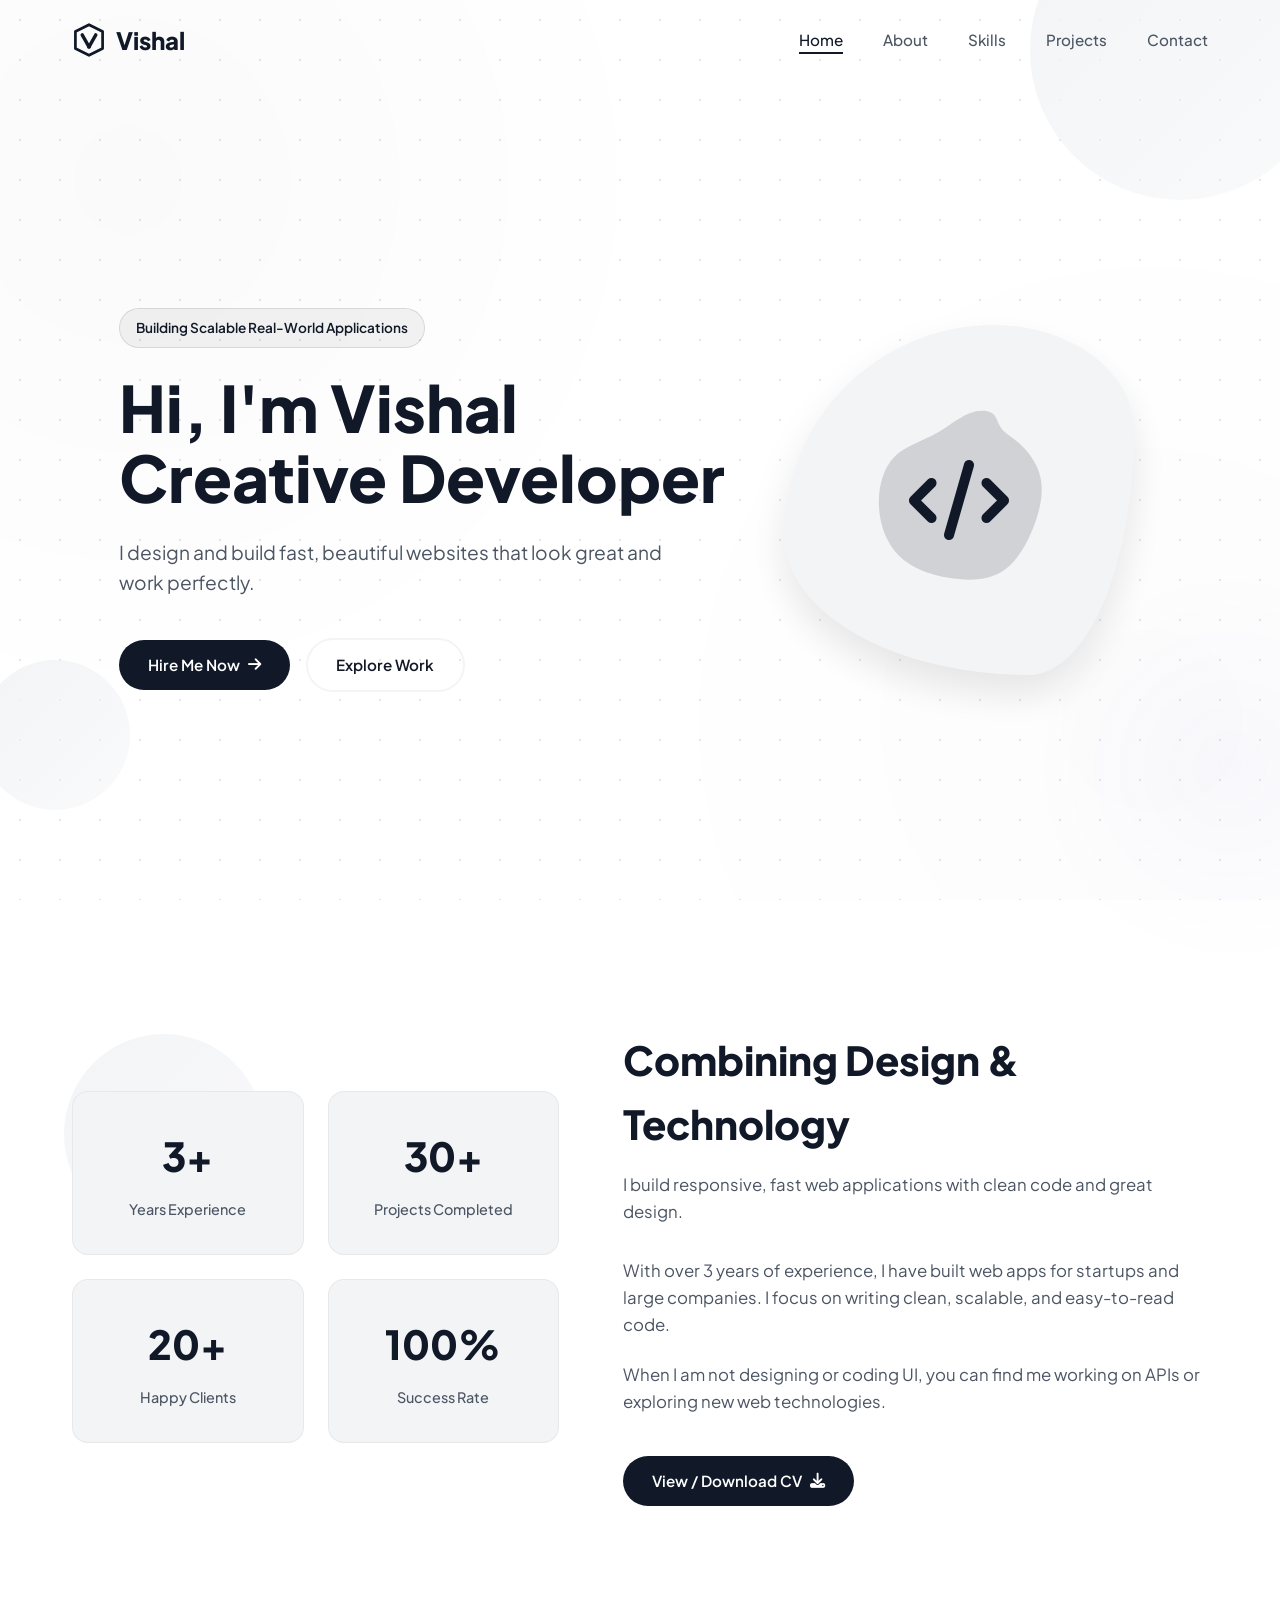
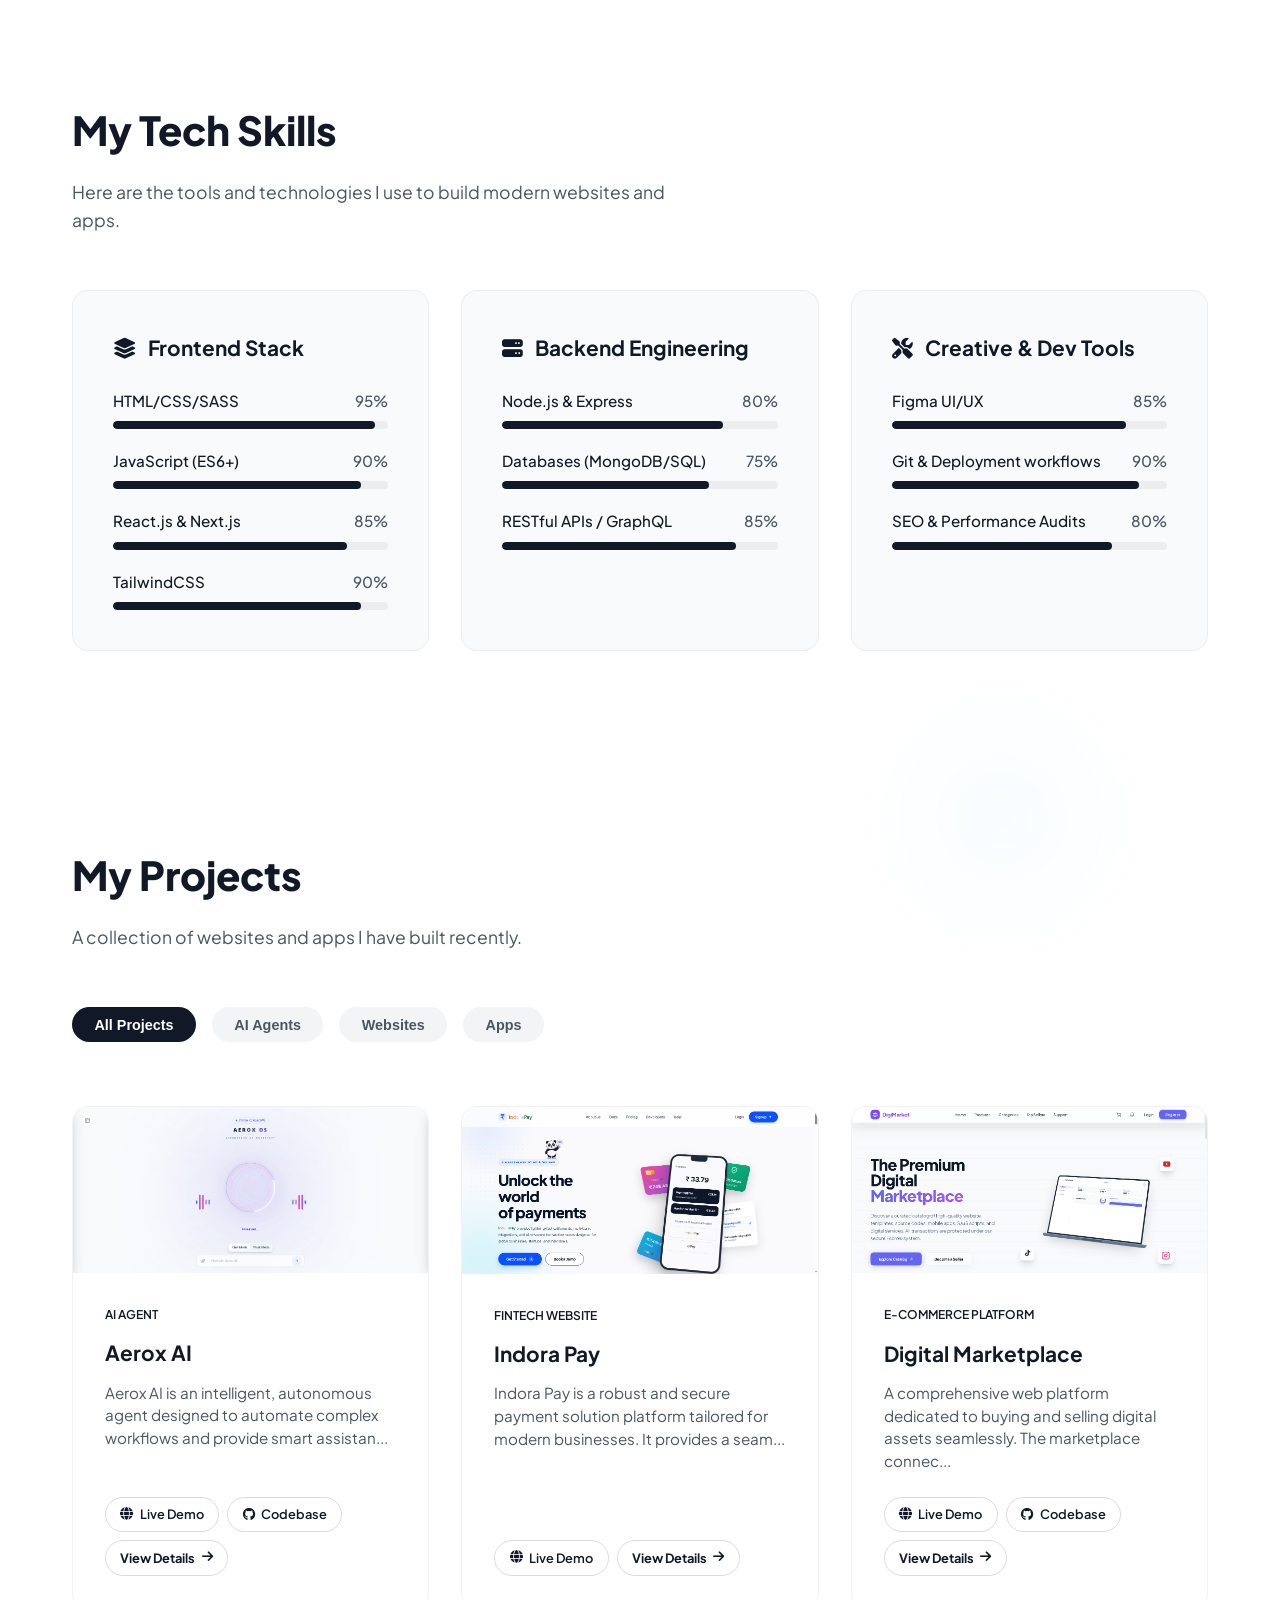
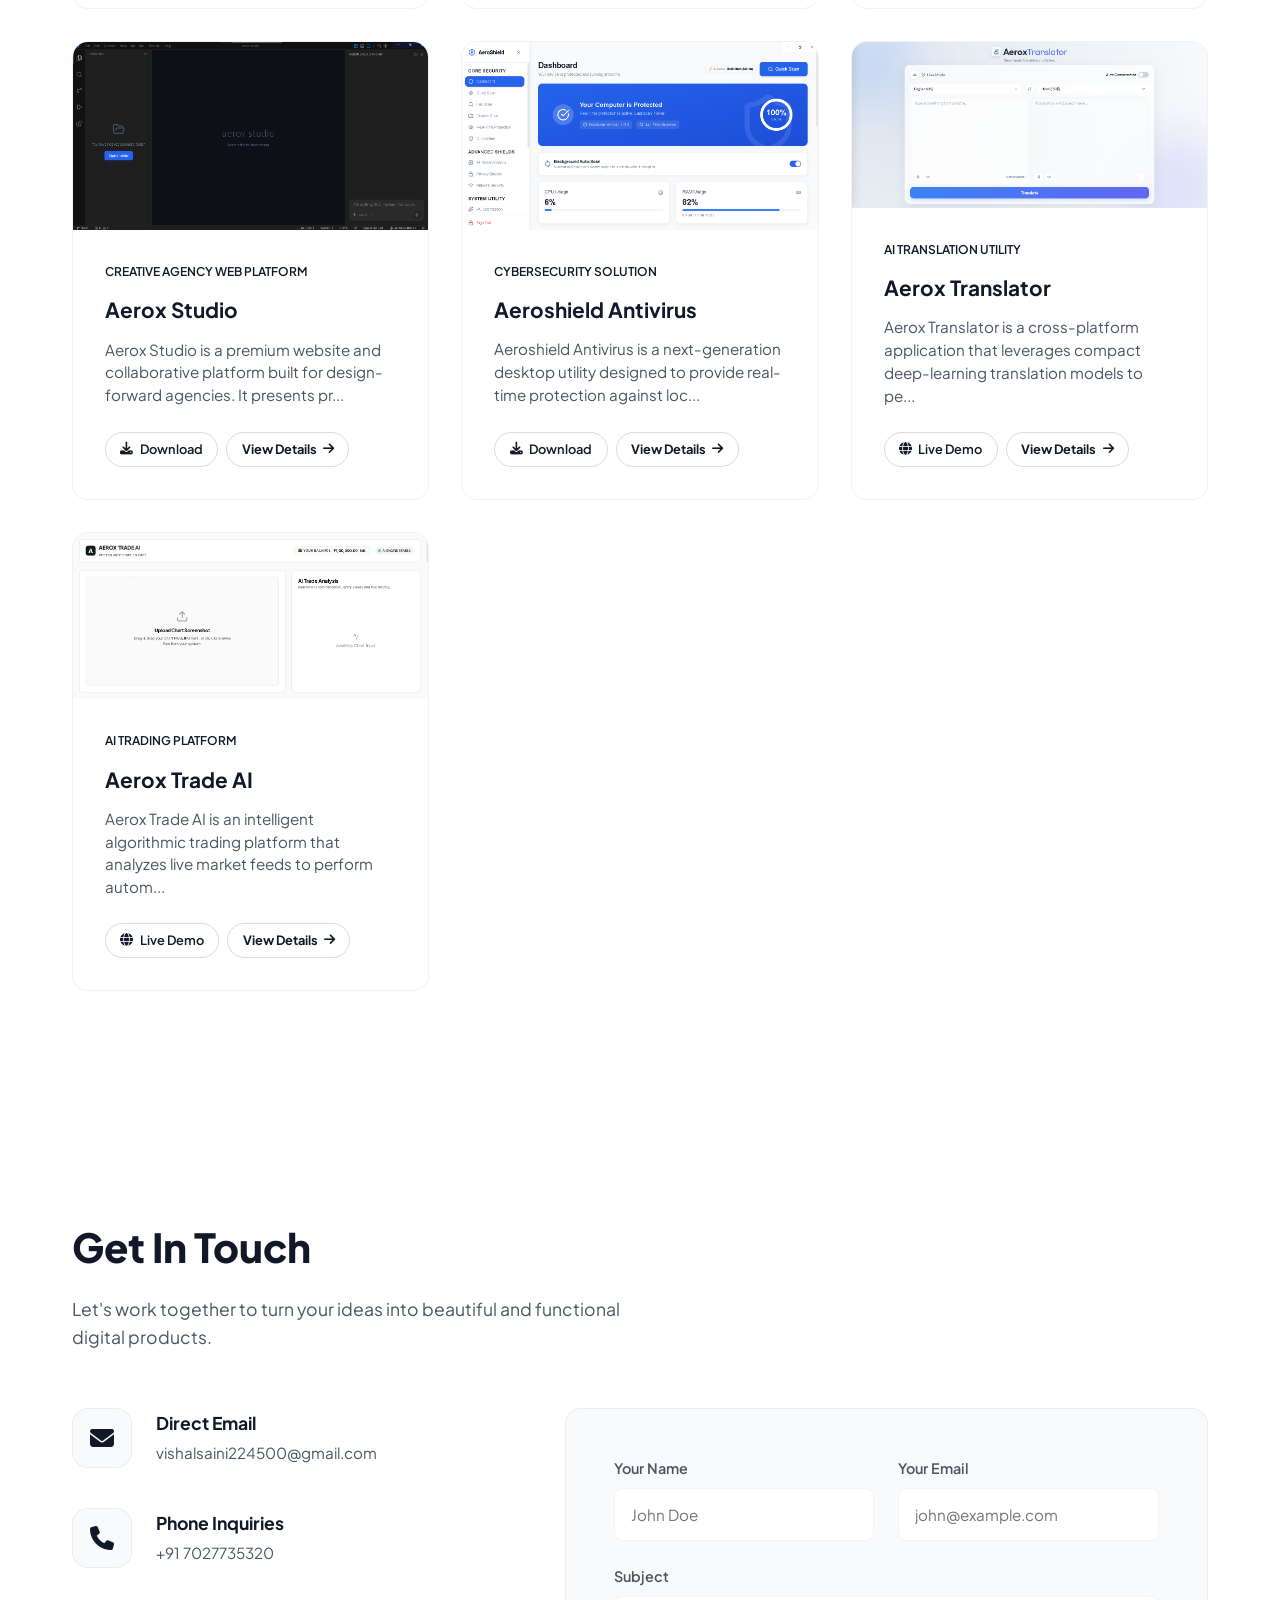
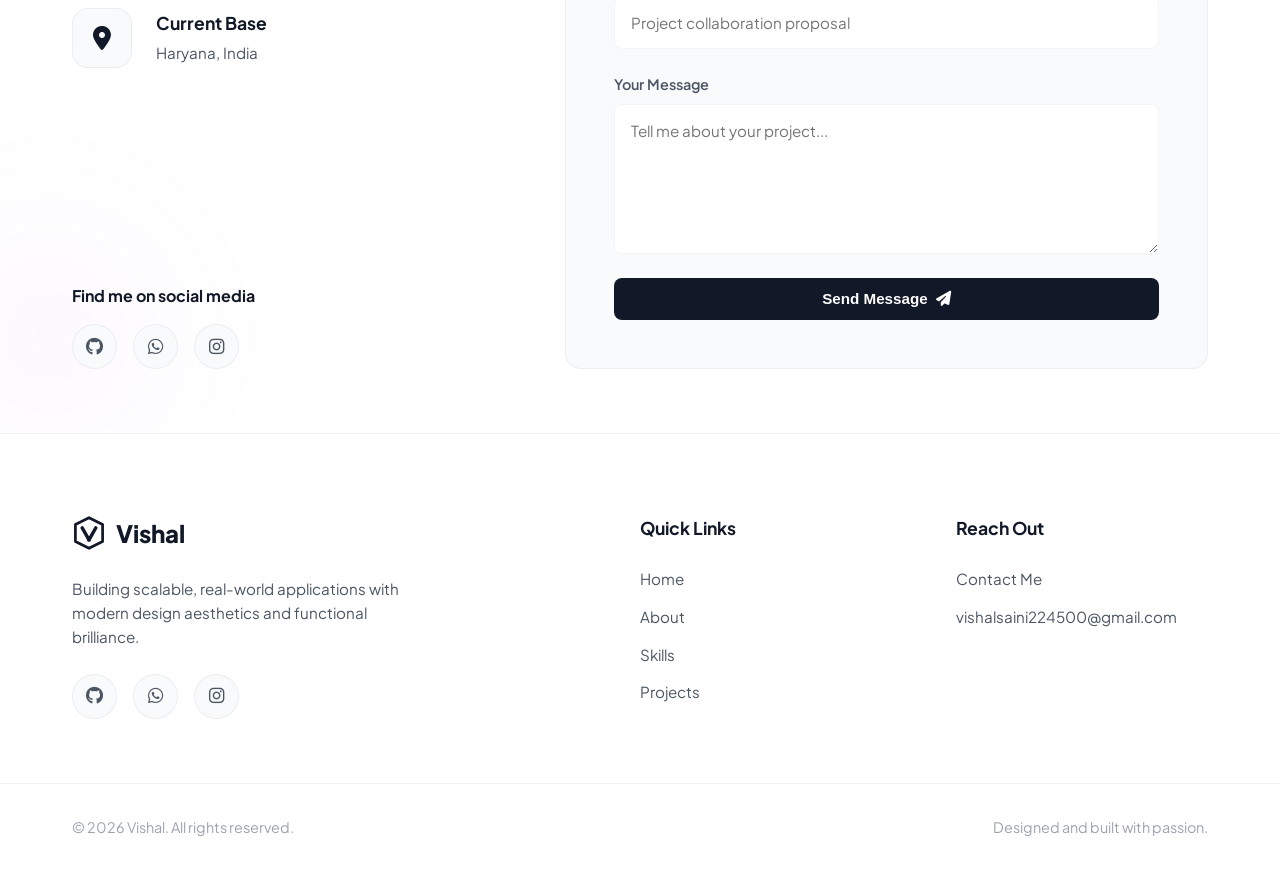
==== commit fa114c71: "Add files via upload" ====
--- a/index.html
+++ b/index.html
@@ -248,179 +248,7 @@
 
             <div class="projects-slider-wrapper reveal">
                 <div class="projects-grid" id="projects-slider">
-                    <!-- Project 1: Aerox AI -->
-                    <div class="project-card" data-category="ai">
-                        <div class="project-img">
-                            <img src="assets/aerox imaje 1.png" alt="Aerox AI">
-                            <div class="project-overlay">
-                                <a href="https://aeroxai.vercel.app/" target="_blank" class="project-overlay-btn"><i
-                                        class="fa-solid fa-link"></i></a>
-                                <a href="https://github.com/vishaldeveloper224/aerox-ai.git" target="_blank"
-                                    class="project-overlay-btn"><i class="fa-brands fa-github"></i></a>
-                            </div>
-                        </div>
-                        <div class="project-info">
-                            <div class="project-tags">
-                                <span class="project-tag">AI Agent</span>
-                            </div>
-                            <h3>Aerox AI</h3>
-                            <p>An intelligent AI agent capable of automating complex workflows and providing smart
-                                assistance.</p>
-                            <div class="project-links">
-                                <a href="https://aeroxai.vercel.app/" target="_blank" class="project-link"><i class="fa-solid fa-globe"></i> Live Demo</a>
-                                <a href="https://github.com/vishaldeveloper224/aerox-ai.git" target="_blank"
-                                    class="project-link"><i class="fa-brands fa-github"></i> Codebase</a>
-
-                                <a href="project-details.html?id=aerox-ai" class="project-link"
-                                    style="color: var(--accent); font-weight: 700;">View Details <i
-                                        class="fa-solid fa-arrow-right"></i></a>
-                            </div>
-                        </div>
-                    </div>
-
-                    <!-- Project 2: Indora Pay -->
-                    <div class="project-card" data-category="web">
-                        <div class="project-img">
-                            <img src="assets/indora 1.png" alt="Indora Pay">
-                            <div class="project-overlay">
-                                <a href="https://indorapay.com" target="_blank" class="project-overlay-btn"><i
-                                        class="fa-solid fa-link"></i></a>
-                            </div>
-                        </div>
-                        <div class="project-info">
-                            <div class="project-tags">
-                                <span class="project-tag">Website</span>
-                                <span class="project-tag">FinTech</span>
-                            </div>
-                            <h3>Indora Pay</h3>
-                            <p>A secure and seamless payment solution platform tailored for modern businesses.</p>
-                            <div class="project-links">
-                                <a href="https://indorapay.com" target="_blank" class="project-link"><i class="fa-solid fa-globe"></i> Visit Website</a>
-
-                                <a href="project-details.html?id=indora-pay" class="project-link"
-                                    style="color: var(--accent); font-weight: 700;">View Details <i
-                                        class="fa-solid fa-arrow-right"></i></a>
-                            </div>
-                        </div>
-                    </div>
-
-                    <!-- Project 3: Digital Marketplace -->
-                    <div class="project-card" data-category="web">
-                        <div class="project-img">
-                            <img src="assets/digi 1.png" alt="Digital Marketplace">
-                            <div class="project-overlay">
-                                <a href="https://digimarket-blush.vercel.app/" target="_blank" class="project-overlay-btn"><i
-                                        class="fa-solid fa-link"></i></a>
-                                <a href="https://github.com/vishaldeveloper224/digital-marketplace.git" target="_blank"
-                                    class="project-overlay-btn"><i class="fa-brands fa-github"></i></a>
-                            </div>
-                        </div>
-                        <div class="project-info">
-                            <div class="project-tags">
-                                <span class="project-tag">Website</span>
-                                <span class="project-tag">E-commerce</span>
-                            </div>
-                            <h3>Digital Marketplace</h3>
-                            <p>A comprehensive web platform for buying and selling digital assets seamlessly.</p>
-                            <div class="project-links">
-                                <a href="https://digimarket-blush.vercel.app/" target="_blank" class="project-link"><i class="fa-solid fa-globe"></i> Live Demo</a>
-                                <a href="https://github.com/vishaldeveloper224/digital-marketplace.git" target="_blank"
-                                    class="project-link"><i class="fa-brands fa-github"></i> Codebase</a>
-
-                                <a href="project-details.html?id=digital-marketplace" class="project-link"
-                                    style="color: var(--accent); font-weight: 700;">View Details <i
-                                        class="fa-solid fa-arrow-right"></i></a>
-                            </div>
-                        </div>
-                    </div>
-
-                    <!-- Project 5: Aerox Studio -->
-                    <div class="project-card" data-category="web">
-                        <div class="project-img">
-                            <img src="assets/studio 1.png" alt="Aerox Studio">
-                            <div class="project-overlay">
-                                <a href="https://drive.google.com/file/d/1ew8fVcML121bInTGHnoBCD6hnruGRnjk/view?usp=drive_link" target="_blank" class="project-overlay-btn"><i class="fa-solid fa-download"></i></a>
-                            </div>
-                        </div>
-                        <div class="project-info">
-                            <div class="project-tags">
-                                <span class="project-tag">Website</span>
-                                <span class="project-tag">Creative</span>
-                            </div>
-                            <h3>Aerox Studio</h3>
-                            <p>A premium website and collaborative platform for creative designers and developers.</p>
-                            <div class="project-links">
-                                <a href="https://drive.google.com/file/d/1ew8fVcML121bInTGHnoBCD6hnruGRnjk/view?usp=drive_link" target="_blank" class="project-link"><i class="fa-solid fa-download"></i> Download .exe</a>
-                                <a href="project-details.html?id=aerox-studio" class="project-link" style="color: var(--accent); font-weight: 700;">View Details <i class="fa-solid fa-arrow-right"></i></a>
-                            </div>
-                        </div>
-                    </div>
-
-                    <!-- Project 6: Aeroshield Antivirus -->
-                    <div class="project-card" data-category="app">
-                        <div class="project-img">
-                            <img src="assets/antivirus 1.png" alt="Aeroshield Antivirus">
-                            <div class="project-overlay">
-                                <a href="https://drive.google.com/file/d/1LA8xuj3ZxRmfS57thweWNBbIgWKkgNps/view?usp=drive_link" target="_blank" class="project-overlay-btn"><i class="fa-solid fa-download"></i></a>
-                            </div>
-                        </div>
-                        <div class="project-info">
-                            <div class="project-tags">
-                                <span class="project-tag">App</span>
-                                <span class="project-tag">Cybersecurity</span>
-                            </div>
-                            <h3>Aeroshield Antivirus</h3>
-                            <p>Next-generation security and real-time threat protection desktop application.</p>
-                            <div class="project-links">
-                                <a href="https://drive.google.com/file/d/1LA8xuj3ZxRmfS57thweWNBbIgWKkgNps/view?usp=drive_link" target="_blank" class="project-link"><i class="fa-solid fa-download"></i> Download .exe</a>
-                                <a href="project-details.html?id=aeroshield-antivirus" class="project-link" style="color: var(--accent); font-weight: 700;">View Details <i class="fa-solid fa-arrow-right"></i></a>
-                            </div>
-                        </div>
-                    </div>
-
-                    <!-- Project 7: Aerox Translator -->
-                    <div class="project-card" data-category="app">
-                        <div class="project-img">
-                            <img src="assets/translator 1.png" alt="Aerox Translator">
-                            <div class="project-overlay">
-                                <a href="https://aerox-translater.vercel.app/" target="_blank" class="project-overlay-btn"><i class="fa-solid fa-link"></i></a>
-                            </div>
-                        </div>
-                        <div class="project-info">
-                            <div class="project-tags">
-                                <span class="project-tag">App</span>
-                                <span class="project-tag">AI/ML</span>
-                            </div>
-                            <h3>Aerox Translator</h3>
-                            <p>A fast AI translation utility with speech-to-text and offline capabilities.</p>
-                            <div class="project-links">
-                                <a href="https://aerox-translater.vercel.app/" target="_blank" class="project-link"><i class="fa-solid fa-globe"></i> Live Demo</a>
-                                <a href="project-details.html?id=aerox-translator" class="project-link" style="color: var(--accent); font-weight: 700;">View Details <i class="fa-solid fa-arrow-right"></i></a>
-                            </div>
-                        </div>
-                    </div>
-
-                    <!-- Project 8: Aerox Trade AI -->
-                    <div class="project-card" data-category="ai">
-                        <div class="project-img">
-                            <img src="assets/trade ai 1.png" alt="Aerox Trade AI">
-                            <div class="project-overlay">
-                                <a href="https://aerox-trade-ai.vercel.app/" target="_blank" class="project-overlay-btn"><i class="fa-solid fa-link"></i></a>
-                            </div>
-                        </div>
-                        <div class="project-info">
-                            <div class="project-tags">
-                                <span class="project-tag">AI Agent</span>
-                                <span class="project-tag">FinTech</span>
-                            </div>
-                            <h3>Aerox Trade AI</h3>
-                            <p>Algorithmic trading agent analyzing global markets and executing auto-trades.</p>
-                            <div class="project-links">
-                                <a href="https://aerox-trade-ai.vercel.app/" target="_blank" class="project-link"><i class="fa-solid fa-globe"></i> Live Demo</a>
-                                <a href="project-details.html?id=aerox-trade-ai" class="project-link" style="color: var(--accent); font-weight: 700;">View Details <i class="fa-solid fa-arrow-right"></i></a>
-                            </div>
-                        </div>
-                    </div>
+                    <!-- Loaded Dynamically via script.js -->
                 </div>
             </div>
         </div>
@@ -555,7 +383,7 @@
     </footer>
 
     <!-- Scripting Operations -->
+    <script src="projects-store.js"></script>
     <script src="script.js" defer></script>
 </body>
-
 </html>
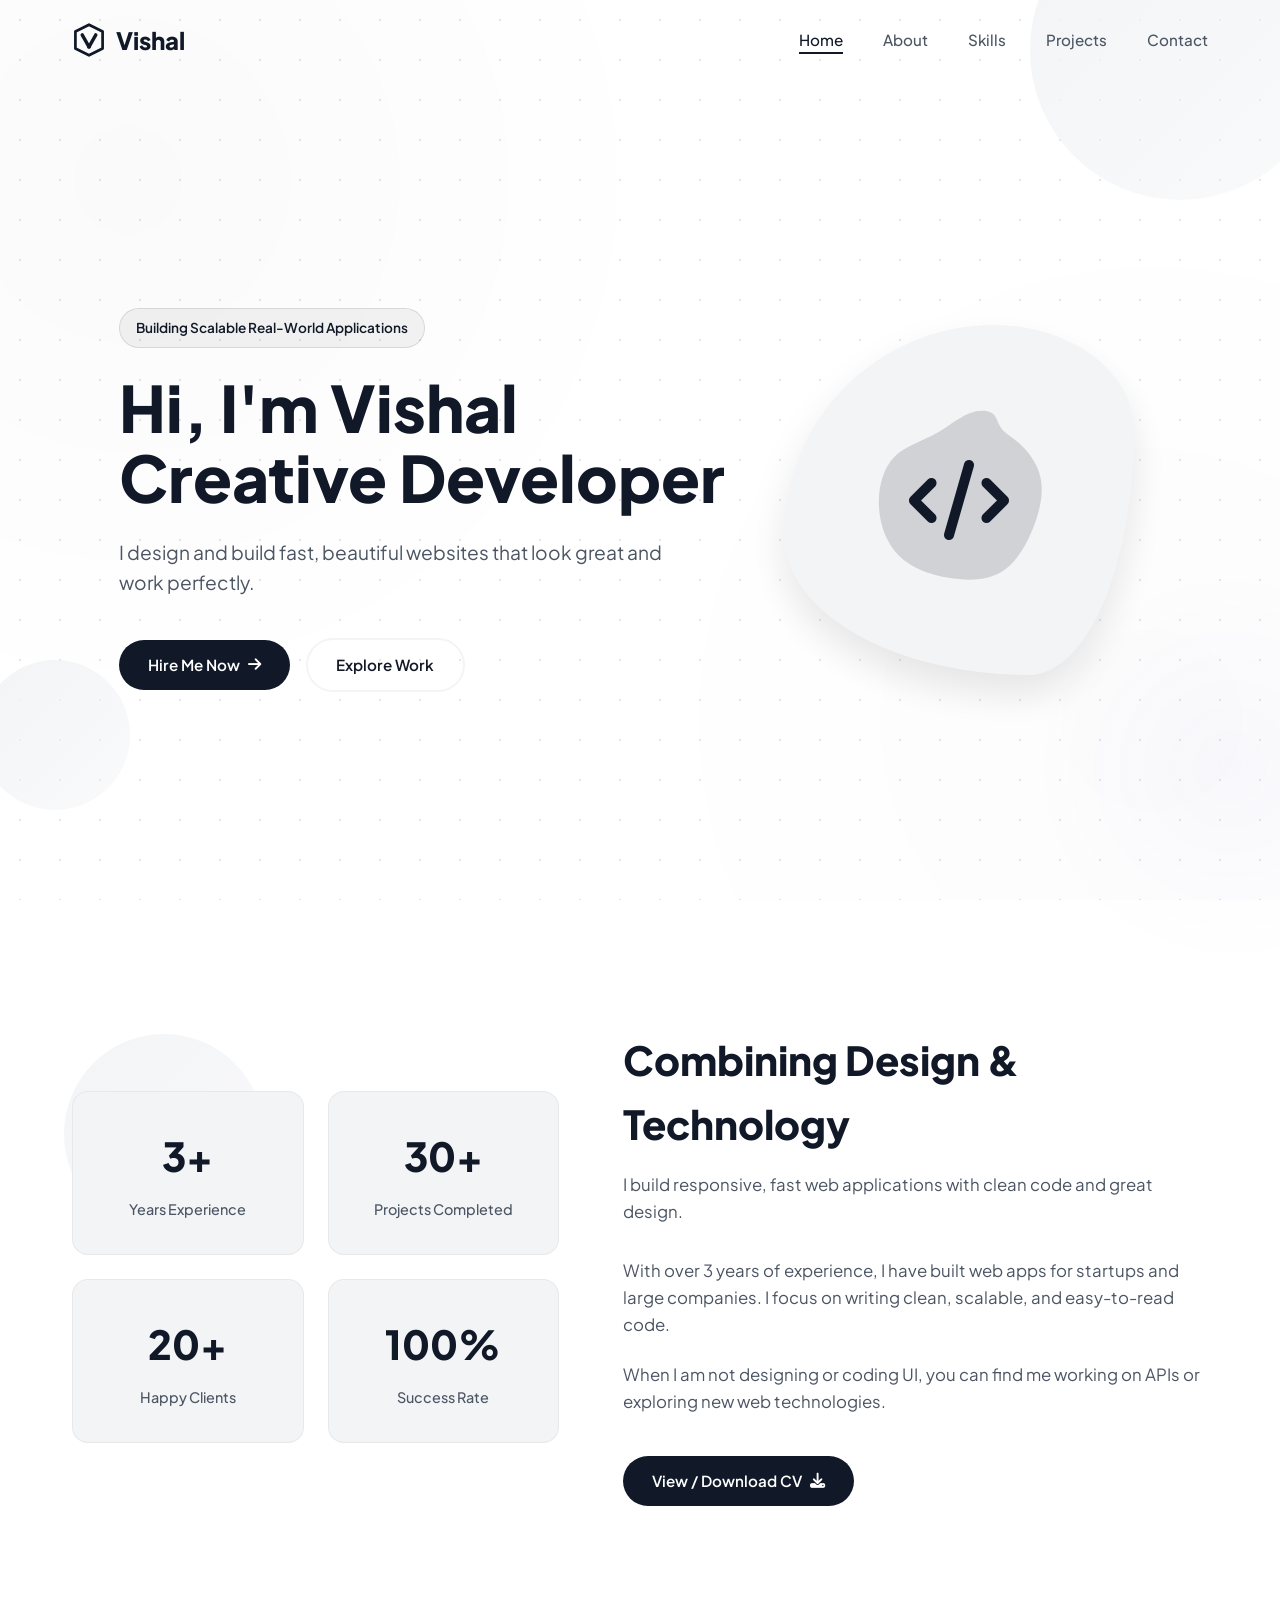
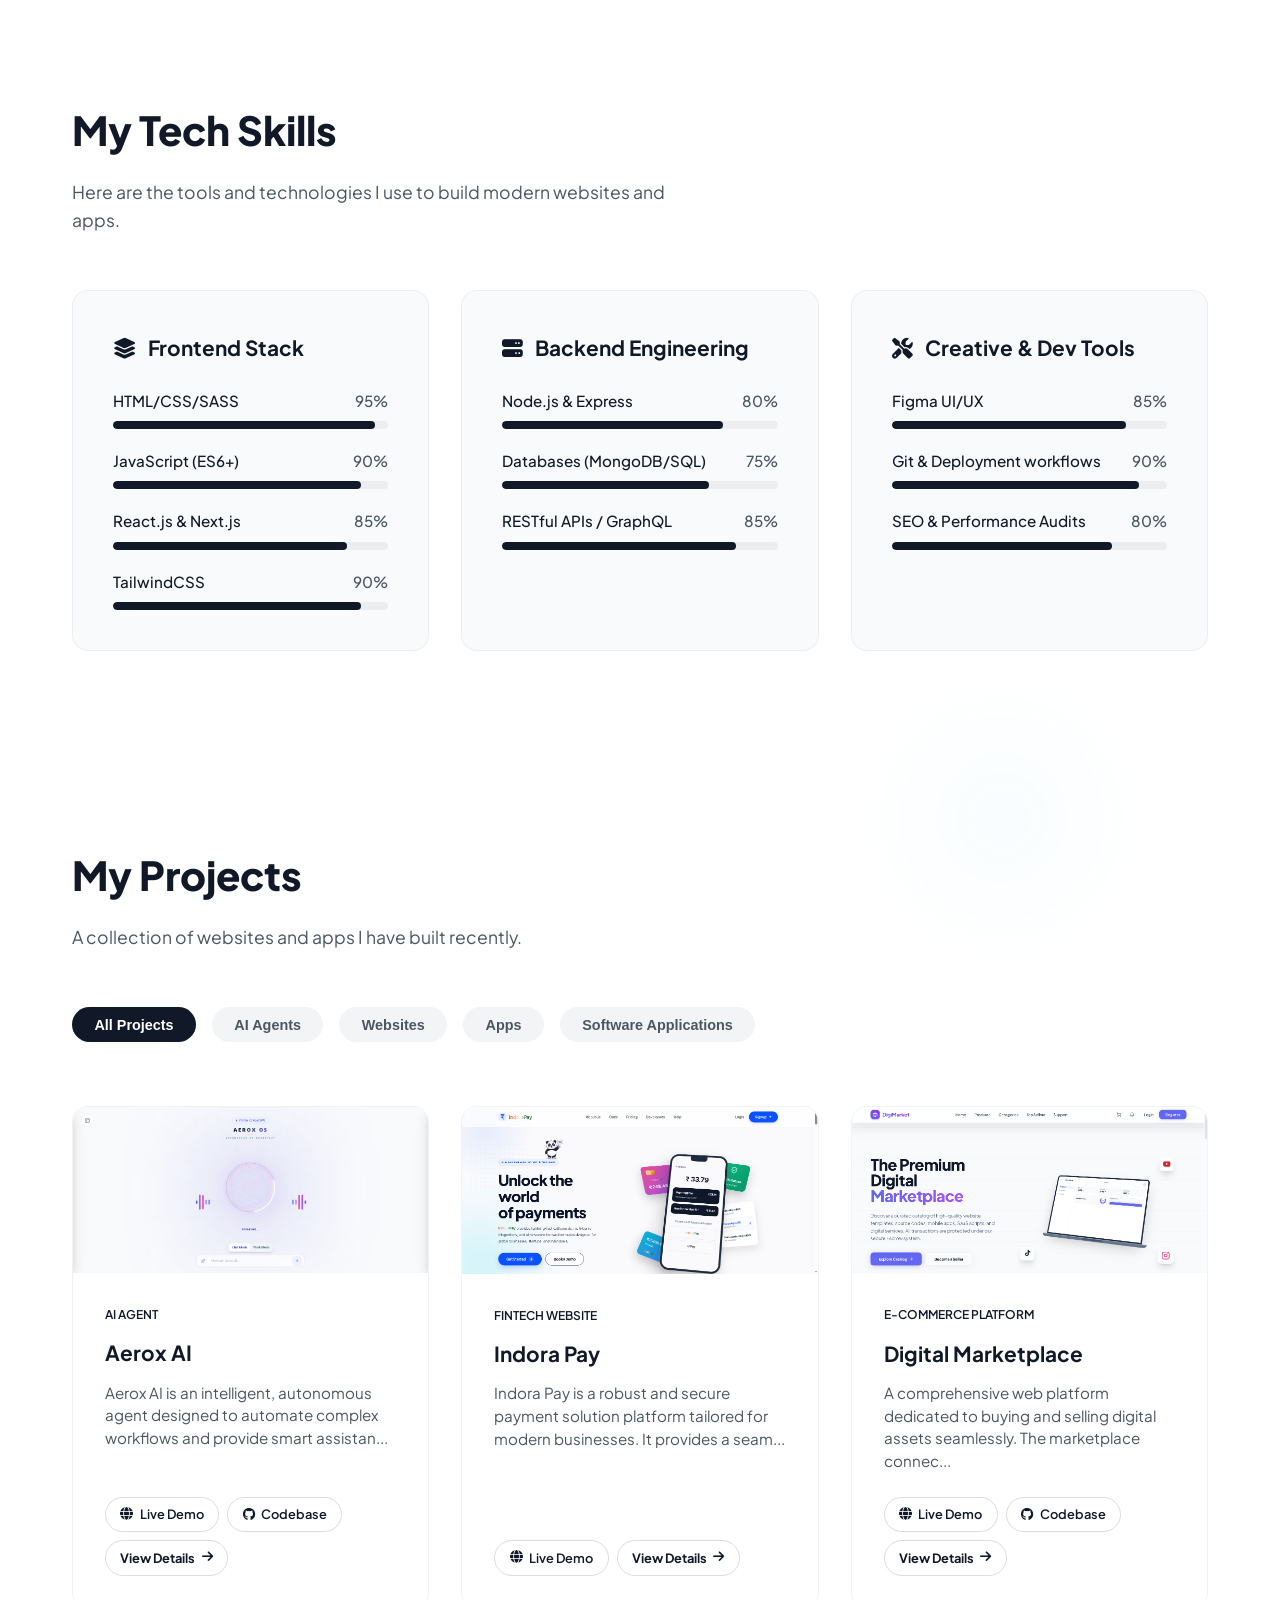
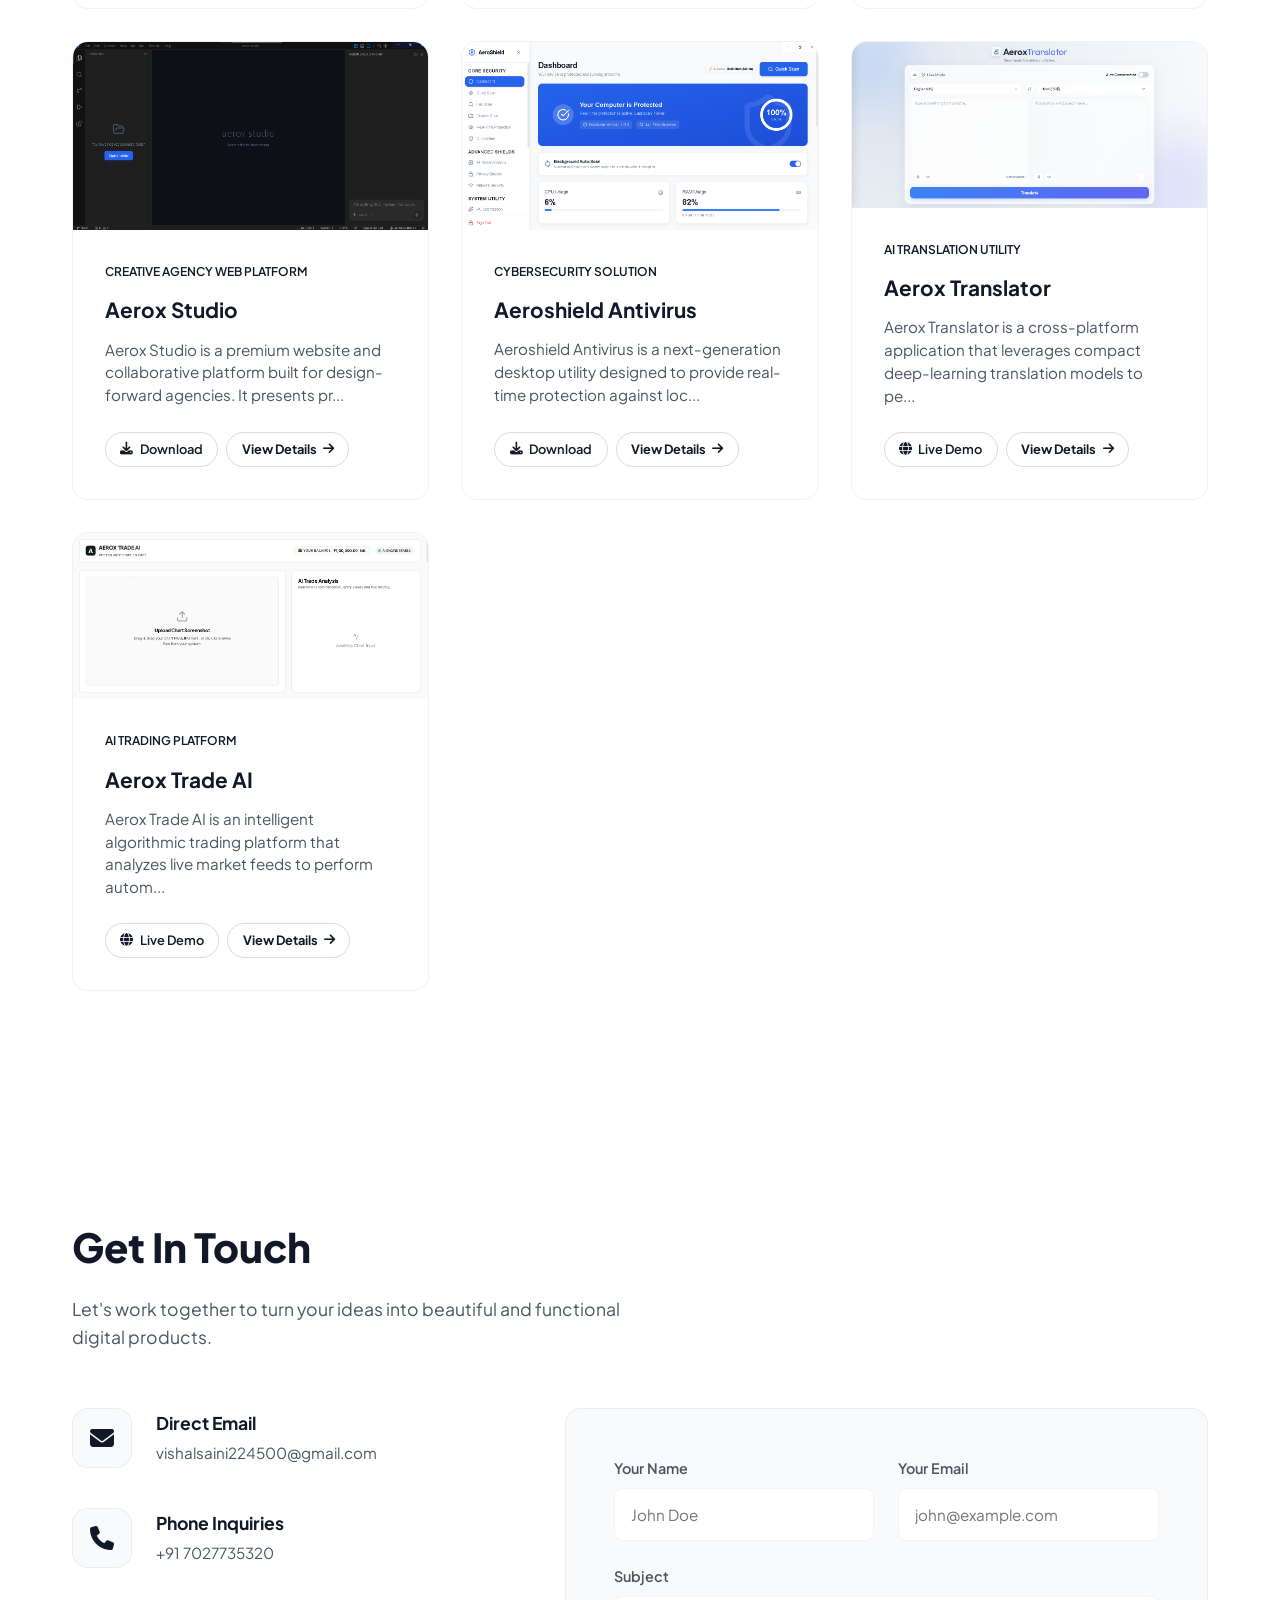
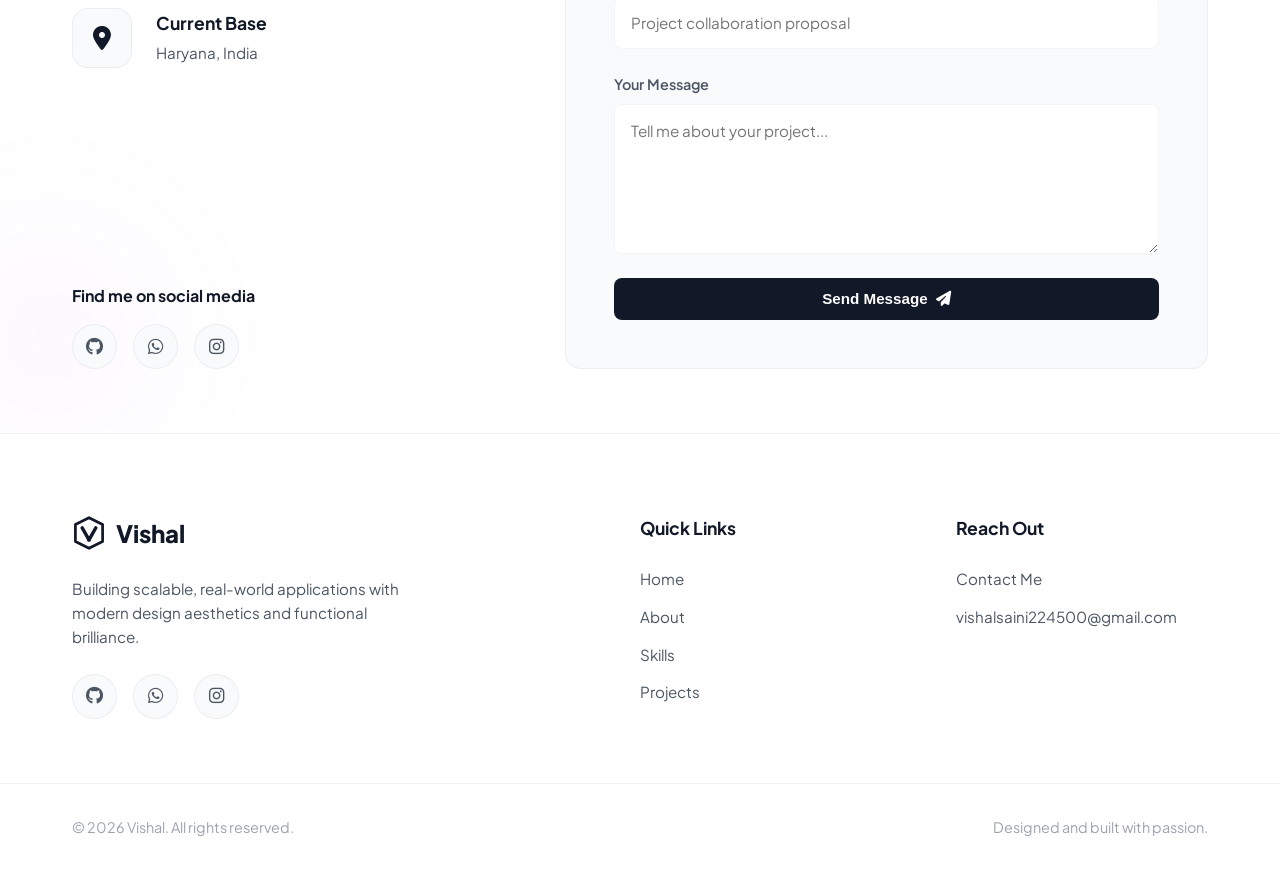
==== commit 781ebdc9: "Add files via upload" ====
--- a/index.html
+++ b/index.html
@@ -244,6 +244,7 @@
                 <button class="filter-btn" data-filter="ai">AI Agents</button>
                 <button class="filter-btn" data-filter="web">Websites</button>
                 <button class="filter-btn" data-filter="app">Apps</button>
+                <button class="filter-btn" data-filter="software">Software Applications</button>
             </div>
 
             <div class="projects-slider-wrapper reveal">
